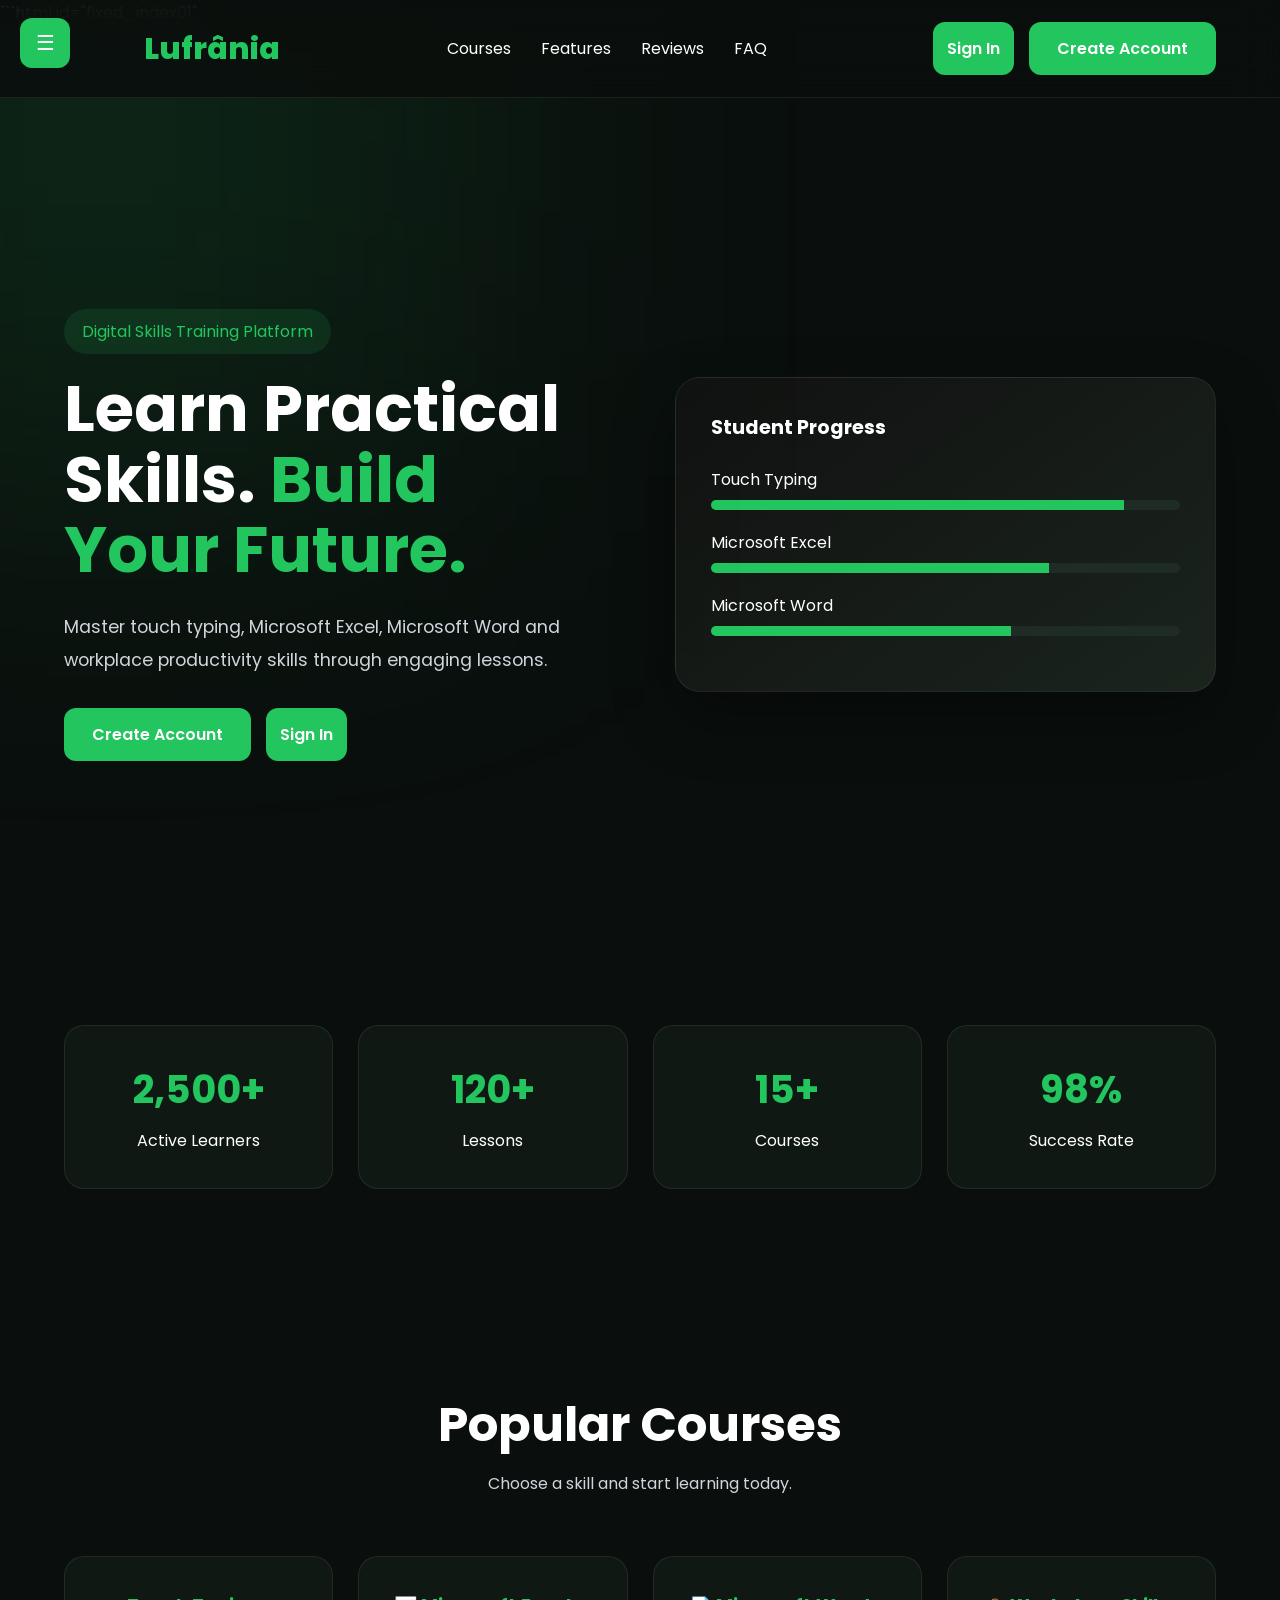
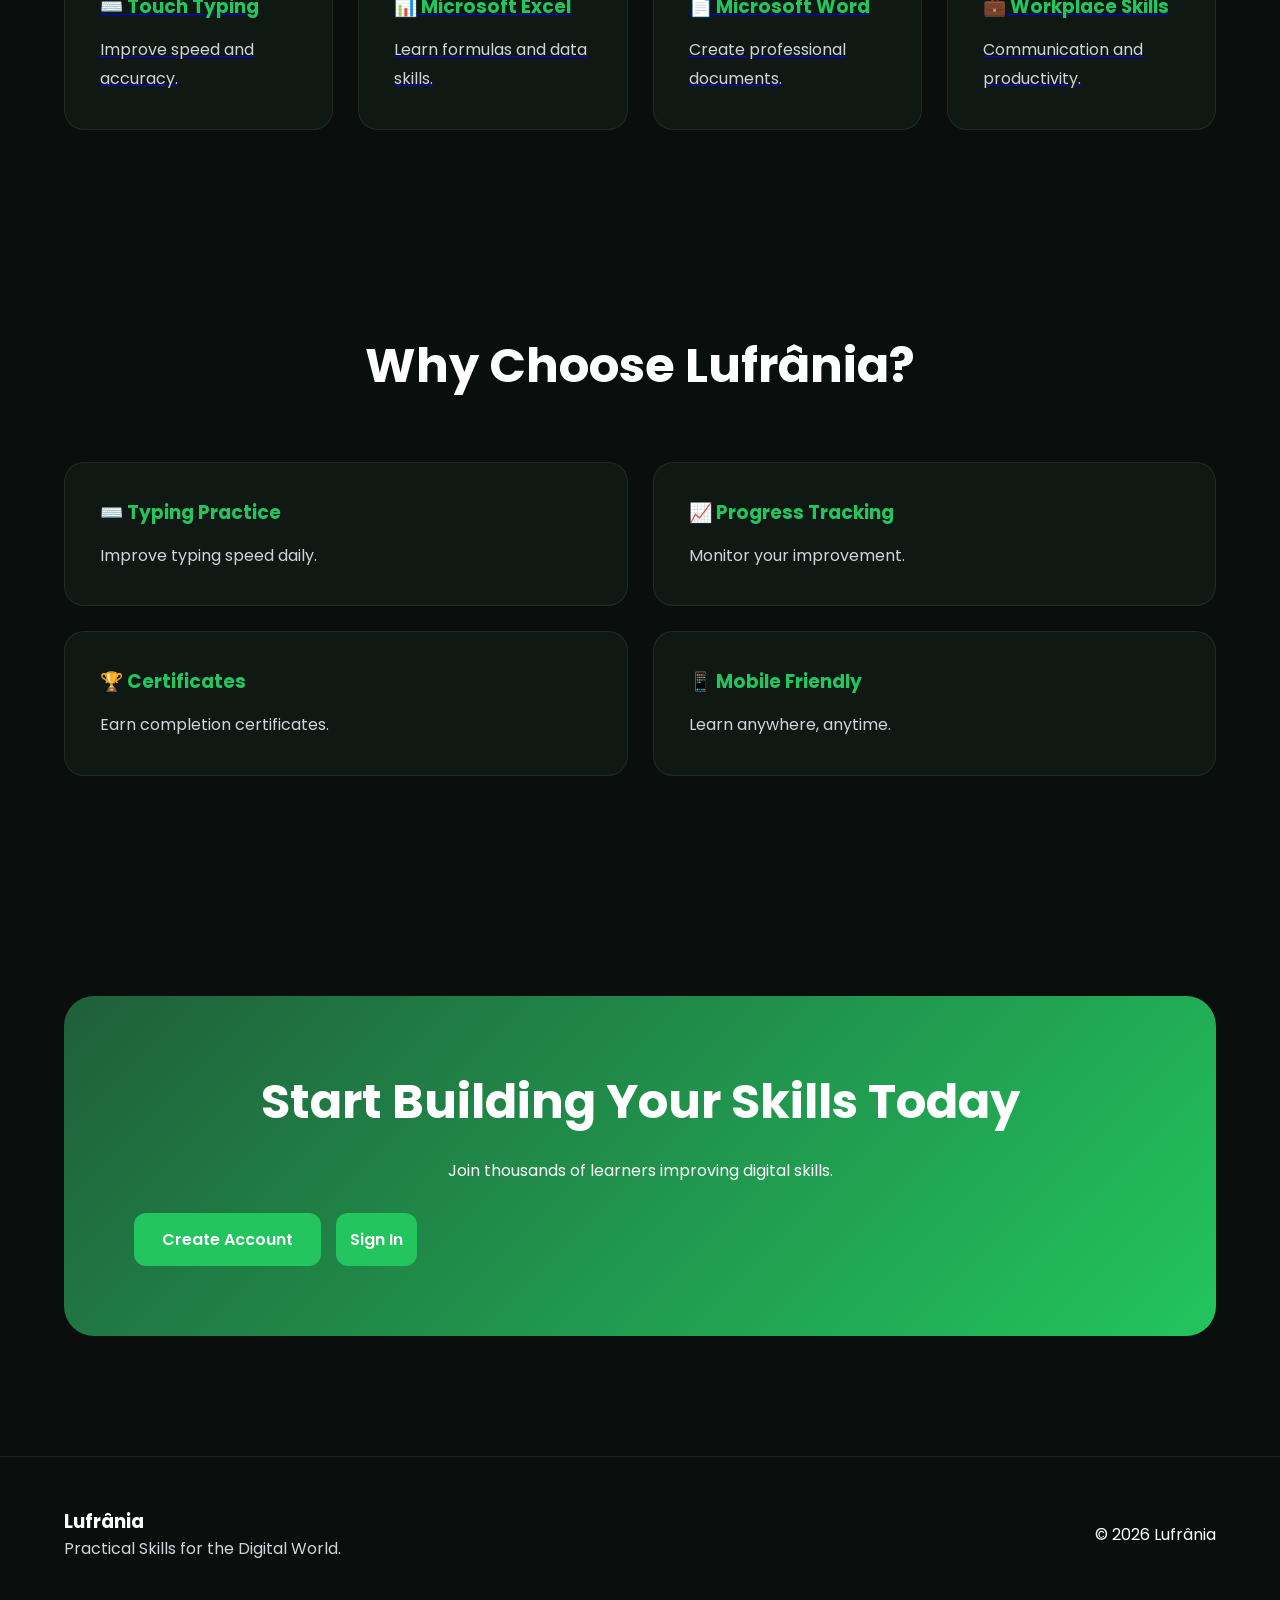
==== Nova pasta/index.html @ 0d43eab8 "Add files via upload" ====
```html id="fixed_index01"
<!DOCTYPE html>
<html lang="en">
<head>
<meta charset="UTF-8">
<meta name="viewport" content="width=device-width, initial-scale=1.0">
<title>Lufrânia | Practical Skills for the Digital World</title>

<link rel="preconnect" href="https://fonts.googleapis.com">
<link rel="preconnect" href="https://fonts.gstatic.com" crossorigin>

<link href="https://fonts.googleapis.com/css2?family=Poppins:wght@300;400;500;600;700;800&display=swap" rel="stylesheet">

<link rel="stylesheet" href="style.css">
</head>

<body>

<!-- MENU BUTTON -->
<button id="menuToggle" class="menu-toggle">☰</button>

<!-- SIDEBAR -->
<aside class="sidebar" id="sidebar">

<nav class="sidebar-menu">

<a href="#home">🏠 Home</a>
<a href="courses.html">📚 Courses</a>
<a href="#features">⭐ Features</a>
<a href="#reviews">💬 Reviews</a>
<a href="#faq">❓ FAQ</a>
<a href="#contact">📞 Contact</a>

</nav>

<div class="sidebar-footer">
<a href="signin.html" class="sidebar-btn">Sign In</a>
</div>

</aside>

<!-- NAVBAR -->
<header class="navbar">

<div class="container nav-content">

<div class="logo">Lufrânia</div>

<nav class="nav-links">
<a href="courses.html">Courses</a>
<a href="#features">Features</a>
<a href="#reviews">Reviews</a>
<a href="#faq">FAQ</a>
</nav>

<div class="nav-actions">
<a href="signin.html" class="sidebar-btn">Sign In</a>
<a href="createaccount.html" class="btn">Create Account</a>
</div>

</div>

</header>

<!-- HERO -->
<section class="hero" id="home">

<div class="container hero-grid">

<div class="hero-content">

<span class="hero-badge">
Digital Skills Training Platform
</span>

<h1>
Learn Practical Skills.
<span>Build Your Future.</span>
</h1>

<p>
Master touch typing, Microsoft Excel, Microsoft Word and workplace productivity skills through engaging lessons.
</p>

<div class="hero-buttons">

<a href="createaccount.html" class="btn">Create Account</a>
<a href="signin.html" class="sidebar-btn">Sign In</a>
</div>

</div>

<div class="hero-card">

<div class="hero-card-header">
Student Progress
</div>

<div class="progress-item">
<span>Touch Typing</span>
<div class="progress-bar">
<div class="progress-fill" style="width:88%;"></div>
</div>
</div>

<div class="progress-item">
<span>Microsoft Excel</span>
<div class="progress-bar">
<div class="progress-fill" style="width:72%;"></div>
</div>
</div>

<div class="progress-item">
<span>Microsoft Word</span>
<div class="progress-bar">
<div class="progress-fill" style="width:64%;"></div>
</div>
</div>

</div>

</div>

</section>

<!-- STATS -->
<section class="stats">

<div class="container">

<div class="stats-grid">

<div class="stat-card">
<h2>2,500+</h2>
<p>Active Learners</p>
</div>

<div class="stat-card">
<h2>120+</h2>
<p>Lessons</p>
</div>

<div class="stat-card">
<h2>15+</h2>
<p>Courses</p>
</div>

<div class="stat-card">
<h2>98%</h2>
<p>Success Rate</p>
</div>

</div>

</div>

</section>

<!-- COURSES -->
<section class="courses" id="courses">

<div class="container">

<div class="section-title">
<h2>Popular Courses</h2>
<p>Choose a skill and start learning today.</p>
</div>

<div class="courses-grid">

<a href="#" class="course-card">
<h3>⌨️ Touch Typing</h3>
<p>Improve speed and accuracy.</p>
</a>

<a href="#" class="course-card">
<h3>📊 Microsoft Excel</h3>
<p>Learn formulas and data skills.</p>
</a>

<a href="#" class="course-card">
<h3>📄 Microsoft Word</h3>
<p>Create professional documents.</p>
</a>

<a href="#" class="course-card">
<h3>💼 Workplace Skills</h3>
<p>Communication and productivity.</p>
</a>

</div>

</div>

</section>

<!-- FEATURES -->
<section class="features" id="features">

<div class="container">

<div class="section-title">
<h2>Why Choose Lufrânia?</h2>
</div>

<div class="features-grid">

<div class="feature-card">
<h3>⌨️ Typing Practice</h3>
<p>Improve typing speed daily.</p>
</div>

<div class="feature-card">
<h3>📈 Progress Tracking</h3>
<p>Monitor your improvement.</p>
</div>

<div class="feature-card">
<h3>🏆 Certificates</h3>
<p>Earn completion certificates.</p>
</div>

<div class="feature-card">
<h3>📱 Mobile Friendly</h3>
<p>Learn anywhere, anytime.</p>
</div>

</div>

</div>

</section>

<!-- CTA -->
<section class="cta" id="contact">

<div class="container">

<div class="cta-box">

<h2>Start Building Your Skills Today</h2>

<p>Join thousands of learners improving digital skills.</p>

<div class="hero-buttons">

<a href="createaccount.html" class="btn">Create Account</a>
<a href="signin.html" class="sidebar-btn">Sign In</a>
</div>

</div>

</div>

</section>

<!-- FOOTER -->
<footer>

<div class="container footer-content">

<div>
<h3>Lufrânia</h3>
<p>Practical Skills for the Digital World.</p>
</div>

<div>© 2026 Lufrânia</div>

</div>

</footer>

<script src="script.js"></script>

</body>
</html>
---- Nova pasta/style.css ----
*{
    margin:0;
    padding:0;
    box-sizing:border-box;
}

:root{
    --green:#22c55e;
    --green-dark:#16a34a;
    --bg:#0a0f0d;
    --card:#101814;
    --card-light:#151f1a;
    --text:#d1d5db;
    --border:rgba(255,255,255,.08);
}

html{
    scroll-behavior:smooth;
}

body{
    font-family:'Poppins',sans-serif;
    background:var(--bg);
    color:white;
    overflow-x:hidden;
    min-height:100vh;
}

.container{
    width:90%;
    max-width:1200px;
    margin:auto;
}

/* =========================
   MENU BUTTON
========================= */

.menu-toggle{
    position:fixed;
    top:18px;
    left:20px;
    width:50px;
    height:50px;
    border:none;
    border-radius:12px;
    background:var(--green);
    color:white;
    font-size:1.3rem;
    cursor:pointer;
    z-index:2100;
    transition:.3s;
}

.menu-toggle:hover{
    background:var(--green-dark);
}

/* =========================
   SIDEBAR
========================= */

.sidebar{
    position:fixed;
    top:0;
    left:-280px;
    width:260px;
    height:100vh;
    background:#0d1411;
    border-right:1px solid var(--border);
    z-index:2000;
    transition:.35s ease;
    display:flex;
    flex-direction:column;
}

.sidebar.active{
    left:0;
}

.sidebar-menu{
    display:flex;
    flex-direction:column;
    gap:10px;
    padding:90px 20px 20px;
}

.sidebar-menu a{
    color:white;
    text-decoration:none;
    padding:14px 18px;
    border-radius:12px;
    transition:.3s;
}

.sidebar-menu a:hover{
    background:rgba(255,255,255,.05);
    color:var(--green);
}

.sidebar-footer{
    margin-top:auto;
    padding:20px;
}

.sidebar-btn{
    display:block;
    text-align:center;
    text-decoration:none;
    background:var(--green);
    color:white;
    padding:14px;
    border-radius:12px;
    font-weight:600;
}

.sidebar-btn:hover{
    background:var(--green-dark);
}

/* =========================
   NAVBAR
========================= */

.navbar{
    position:fixed;
    top:0;
    width:100%;
    z-index:1000;
    backdrop-filter:blur(20px);
    background:rgba(10,15,13,.9);
    border-bottom:1px solid var(--border);
}

.nav-content{
    display:flex;
    justify-content:space-between;
    align-items:center;
    padding:22px 0;
}

.logo{
    color:var(--green);
    font-size:1.9rem;
    font-weight:800;
    margin-left:80px;
}

.nav-links{
    display:flex;
    gap:30px;
}

.nav-links a{
    text-decoration:none;
    color:white;
    transition:.3s;
}

.nav-links a:hover{
    color:var(--green);
}

.nav-actions{
    display:flex;
    gap:15px;
}

/* =========================
   BUTTONS
========================= */

.btn{
    display:inline-flex;
    align-items:center;
    justify-content:center;
    text-decoration:none;
    padding:14px 28px;
    border-radius:12px;
    background:var(--green);
    color:white;
    font-weight:600;
    transition:.3s;
}

.btn:hover{
    background:var(--green-dark);
    transform:translateY(-2px);
}

.secondary-btn{
    background:transparent;
    border:2px solid var(--green);
}

.secondary-btn:hover{
    background:var(--green);
}

/* =========================
   HERO
========================= */

.hero{
    min-height:100vh;
    padding-top:120px;
    display:flex;
    align-items:center;
    position:relative;
    overflow:hidden;
}

.hero::before{
    content:"";
    position:absolute;
    width:700px;
    height:700px;
    background:rgba(34,197,94,.12);
    filter:blur(150px);
    top:-250px;
    left:-250px;
}

.hero-grid{
    display:grid;
    grid-template-columns:1fr 1fr;
    gap:70px;
    align-items:center;
}

.hero-content{
    position:relative;
    z-index:2;
}

.hero-badge{
    display:inline-block;
    padding:10px 18px;
    border-radius:50px;
    background:rgba(34,197,94,.12);
    color:var(--green);
    margin-bottom:20px;
}

.hero h1{
    font-size:4rem;
    line-height:1.1;
    margin-bottom:25px;
}

.hero h1 span{
    color:var(--green);
}

.hero p{
    color:var(--text);
    line-height:1.9;
    font-size:1.1rem;
    margin-bottom:30px;
}

.hero-buttons{
    display:flex;
    gap:15px;
    flex-wrap:wrap;
}

/* =========================
   HERO CARD
========================= */

.hero-card{
    background:linear-gradient(145deg,#111,#1a241d);
    border-radius:25px;
    border:1px solid var(--border);
    padding:35px;
    box-shadow:0 25px 60px rgba(0,0,0,.4);
}

.hero-card-header{
    font-size:1.2rem;
    font-weight:700;
    margin-bottom:25px;
}

.progress-item{
    margin-bottom:20px;
}

.progress-item span{
    display:block;
    margin-bottom:8px;
}

.progress-bar{
    width:100%;
    height:10px;
    background:#1f2b25;
    border-radius:50px;
    overflow:hidden;
}

.progress-fill{
    height:100%;
    background:var(--green);
}

.stats-mini{
    margin-top:30px;
    display:grid;
    grid-template-columns:repeat(2,1fr);
    gap:15px;
}

.mini-card{
    background:rgba(255,255,255,.04);
    padding:15px;
    border-radius:15px;
    text-align:center;
}

.mini-card h3{
    color:var(--green);
    margin-bottom:5px;
}

/* =========================
   STATS
========================= */

.stats{
    padding:100px 0;
}

.stats-grid{
    display:grid;
    grid-template-columns:repeat(4,1fr);
    gap:25px;
}

.stat-card{
    background:var(--card);
    border:1px solid var(--border);
    border-radius:20px;
    padding:35px;
    text-align:center;
}

.stat-card h2{
    color:var(--green);
    font-size:2.4rem;
    margin-bottom:10px;
}

/* =========================
   COMMON SECTION
========================= */

.courses,
.features,
.reviews,
.faq{
    padding:100px 0;
}

.section-title{
    text-align:center;
    margin-bottom:60px;
}

.section-title h2{
    font-size:3rem;
    margin-bottom:10px;
}

.section-title p{
    color:var(--text);
}

/* =========================
   COURSES
========================= */

.courses-grid{
    display:grid;
    grid-template-columns:repeat(4,1fr);
    gap:25px;
}

.course-card{
    background:var(--card);
    border:1px solid var(--border);
    border-radius:20px;
    padding:35px;
    transition:.3s;
}

.course-card:hover{
    transform:translateY(-6px);
}

.course-card h3{
    color:var(--green);
    margin-bottom:15px;
}

.course-card p{
    color:var(--text);
    line-height:1.8;
}

/* =========================
   FEATURES
========================= */

.features-grid{
    display:grid;
    grid-template-columns:repeat(2,1fr);
    gap:25px;
}

.feature-card{
    background:var(--card);
    border:1px solid var(--border);
    border-radius:20px;
    padding:35px;
}

.feature-card h3{
    color:var(--green);
    margin-bottom:15px;
}

.feature-card p{
    color:var(--text);
    line-height:1.8;
}

/* =========================
   REVIEWS
========================= */

.reviews-grid{
    display:grid;
    grid-template-columns:repeat(3,1fr);
    gap:25px;
}

.review-card{
    background:var(--card);
    border:1px solid var(--border);
    border-radius:20px;
    padding:35px;
}

.review-card p{
    color:var(--text);
    line-height:1.8;
    margin-bottom:20px;
}

.review-card h4{
    color:var(--green);
}

/* =========================
   FAQ
========================= */

.faq-container{
    max-width:900px;
    margin:auto;
}

.faq-item{
    background:var(--card);
    border:1px solid var(--border);
    border-radius:15px;
    overflow:hidden;
    margin-bottom:15px;
}

.faq-question{
    width:100%;
    border:none;
    background:none;
    color:white;
    text-align:left;
    padding:20px;
    cursor:pointer;
    font-size:1rem;
    font-family:'Poppins',sans-serif;
}

.faq-answer{
    display:none;
    padding:0 20px 20px;
    color:var(--text);
    line-height:1.8;
}

/* =========================
   CTA
========================= */

.cta{
    padding:120px 0;
}

.cta-box{
    background:linear-gradient(135deg,#1f5f3a,#22c55e);
    padding:70px;
    border-radius:30px;
    text-align:center;
}

.cta-box h2{
    font-size:3rem;
    margin-bottom:20px;
}

.cta-box p{
    max-width:700px;
    margin:auto;
    margin-bottom:30px;
}

/* =========================
   FOOTER
========================= */

footer{
    padding:50px 0;
    border-top:1px solid var(--border);
}

.footer-content{
    display:flex;
    justify-content:space-between;
    align-items:center;
    gap:20px;
}

.footer-content p{
    color:var(--text);
}

/* =========================
   RESPONSIVE
========================= */

@media(max-width:1000px){

    .hero-grid,
    .stats-grid,
    .courses-grid,
    .features-grid,
    .reviews-grid{
        grid-template-columns:1fr;
    }

    .nav-links,
    .nav-actions{
        display:none;
    }

    .hero h1{
        font-size:2.8rem;
    }

    .cta-box{
        padding:40px;
    }

    .cta-box h2{
        font-size:2rem;
    }

    .footer-content{
        flex-direction:column;
        text-align:center;
    }
}

@media(max-width:600px){

    .hero{
        padding-top:100px;
    }

    .hero h1{
        font-size:2.2rem;
    }

    .section-title h2{
        font-size:2rem;
    }

    .logo{
        margin-left:75px;
        font-size:1.5rem;
    }
}
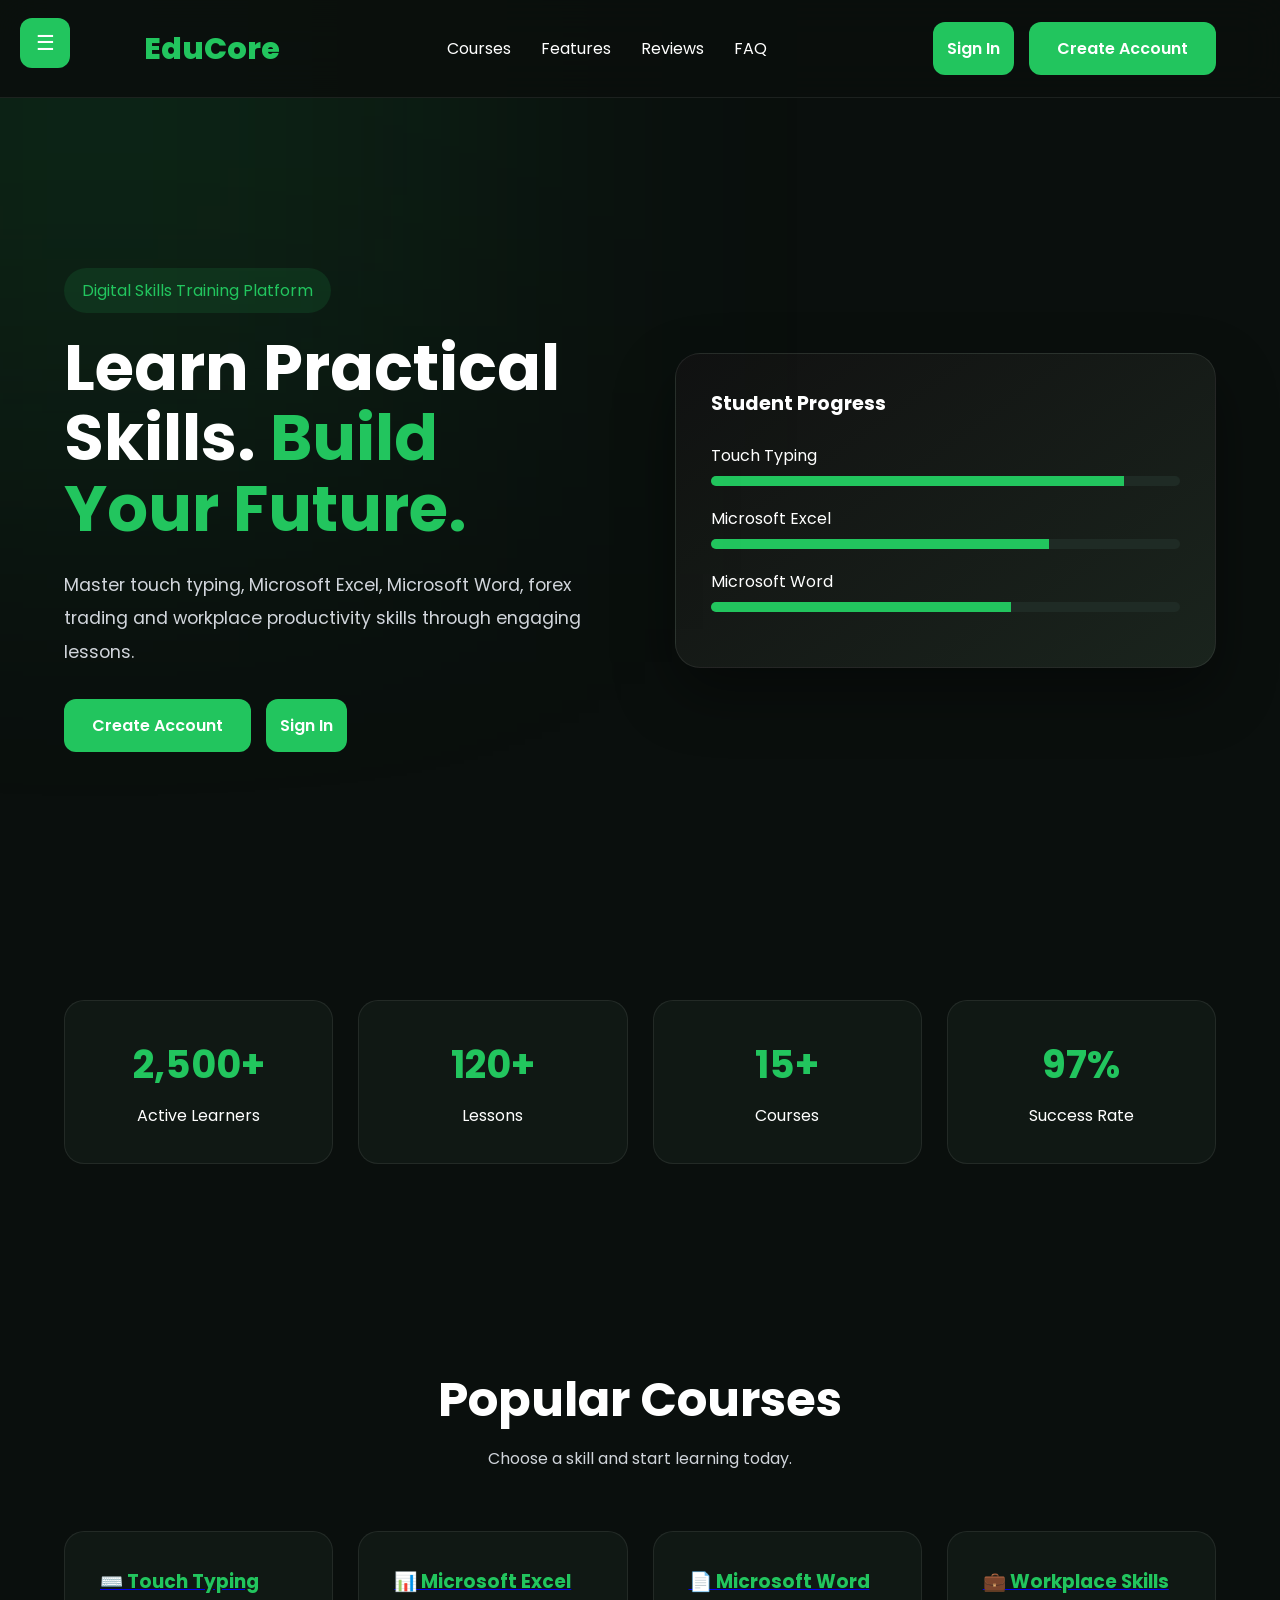
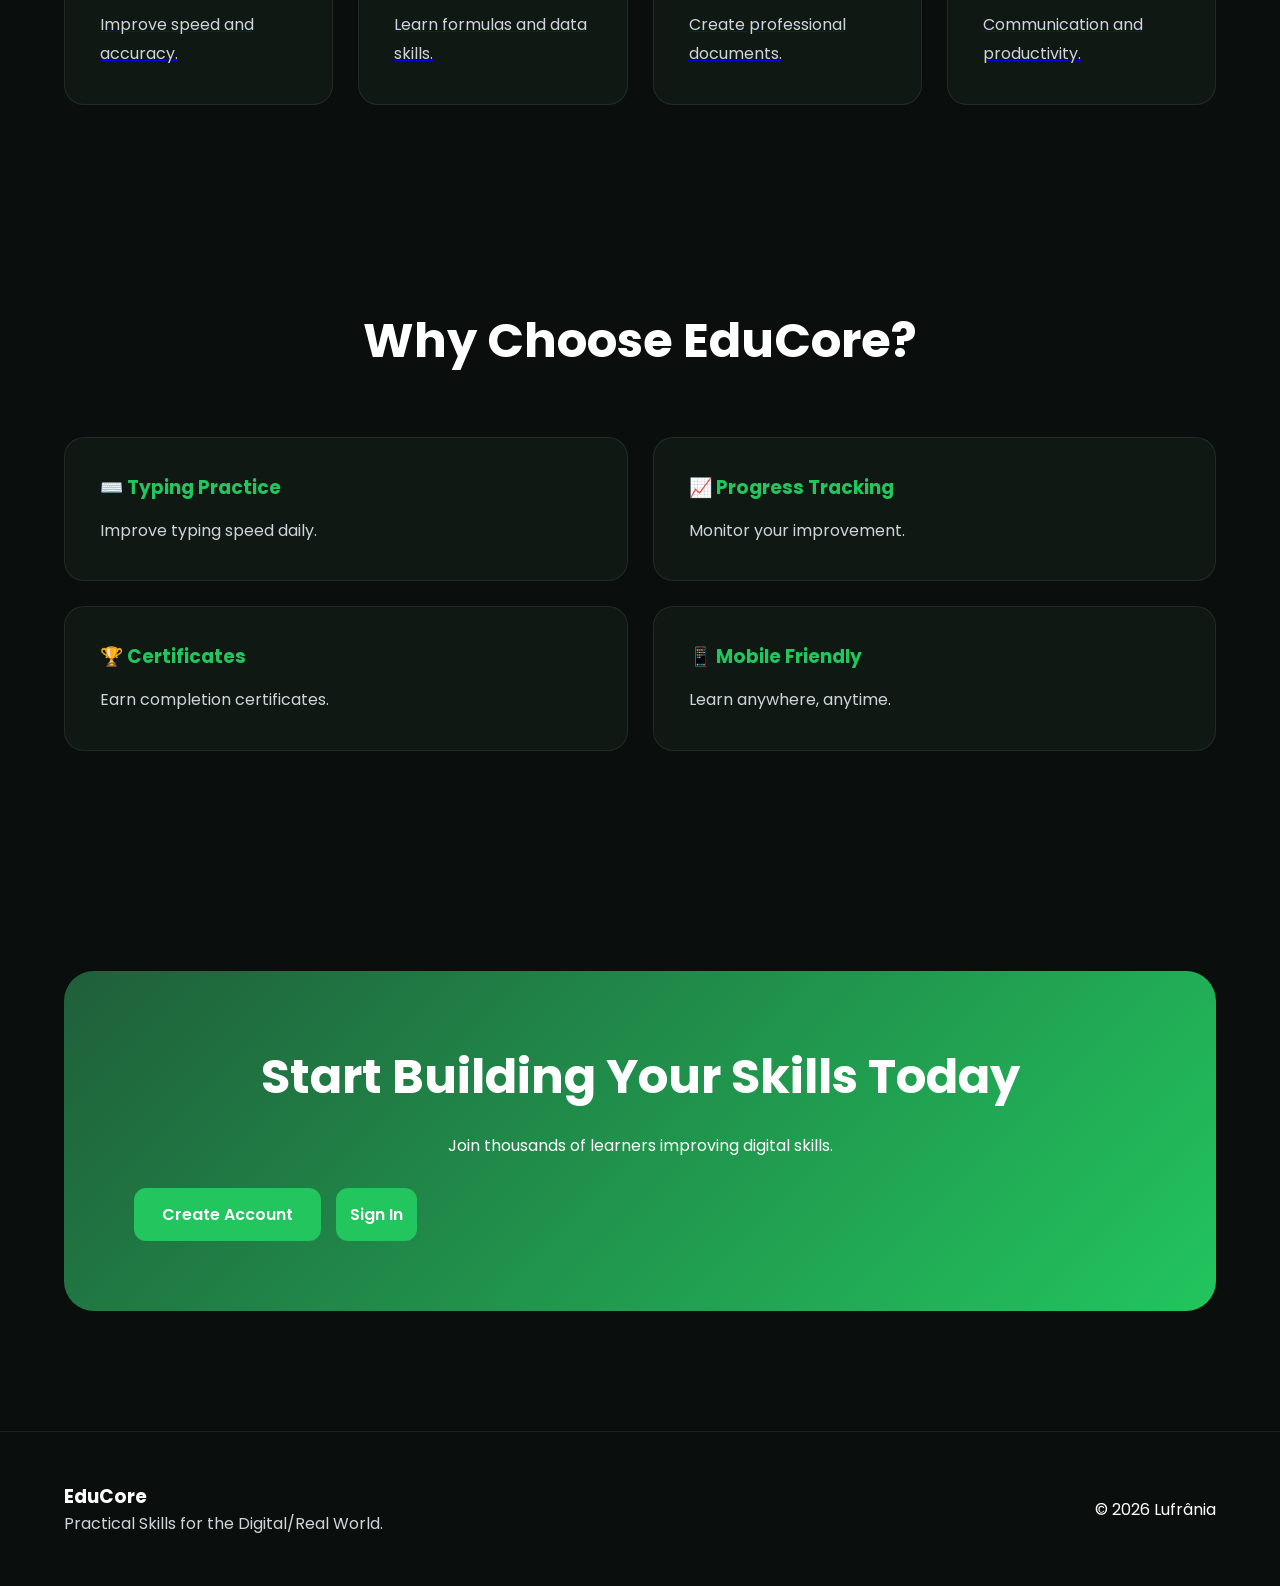
==== commit fd8ccc72: "Update index.html" ====
--- a/Nova pasta/index.html
+++ b/Nova pasta/index.html
@@ -1,10 +1,9 @@
-```html id="fixed_index01"
 <!DOCTYPE html>
 <html lang="en">
 <head>
 <meta charset="UTF-8">
 <meta name="viewport" content="width=device-width, initial-scale=1.0">
-<title>Lufrânia | Practical Skills for the Digital World</title>
+<title>EduCore | Practical Skills for the Digital World</title>
 
 <link rel="preconnect" href="https://fonts.googleapis.com">
 <link rel="preconnect" href="https://fonts.gstatic.com" crossorigin>
@@ -27,14 +26,15 @@
 <a href="#home">🏠 Home</a>
 <a href="courses.html">📚 Courses</a>
 <a href="#features">⭐ Features</a>
-<a href="#reviews">💬 Reviews</a>
+ <a href="#pricing">⭐ Pricing</a> 
 <a href="#faq">❓ FAQ</a>
 <a href="#contact">📞 Contact</a>
 
 </nav>
 
 <div class="sidebar-footer">
-<a href="signin.html" class="sidebar-btn">Sign In</a>
+<a href="signin.html" class="sidebar-btn">Student Register</a>
+  <a href="signin.html" class="sidebar-btn">teacher Register</a>
 </div>
 
 </aside>
@@ -44,7 +44,7 @@
 
 <div class="container nav-content">
 
-<div class="logo">Lufrânia</div>
+<div class="logo">EduCore</div>
 
 <nav class="nav-links">
 <a href="courses.html">Courses</a>
@@ -79,7 +79,7 @@
 </h1>
 
 <p>
-Master touch typing, Microsoft Excel, Microsoft Word and workplace productivity skills through engaging lessons.
+Master touch typing, Microsoft Excel, Microsoft Word, forex trading and workplace productivity skills through engaging lessons.
 </p>
 
 <div class="hero-buttons">
@@ -146,7 +146,7 @@
 </div>
 
 <div class="stat-card">
-<h2>98%</h2>
+<h2>97%</h2>
 <p>Success Rate</p>
 </div>
 
@@ -200,7 +200,7 @@
 <div class="container">
 
 <div class="section-title">
-<h2>Why Choose Lufrânia?</h2>
+<h2>Why Choose EduCore?</h2>
 </div>
 
 <div class="features-grid">
@@ -260,8 +260,8 @@
 <div class="container footer-content">
 
 <div>
-<h3>Lufrânia</h3>
-<p>Practical Skills for the Digital World.</p>
+<h3>EduCore</h3>
+<p>Practical Skills for the Digital/Real World.</p>
 </div>
 
 <div>© 2026 Lufrânia</div>
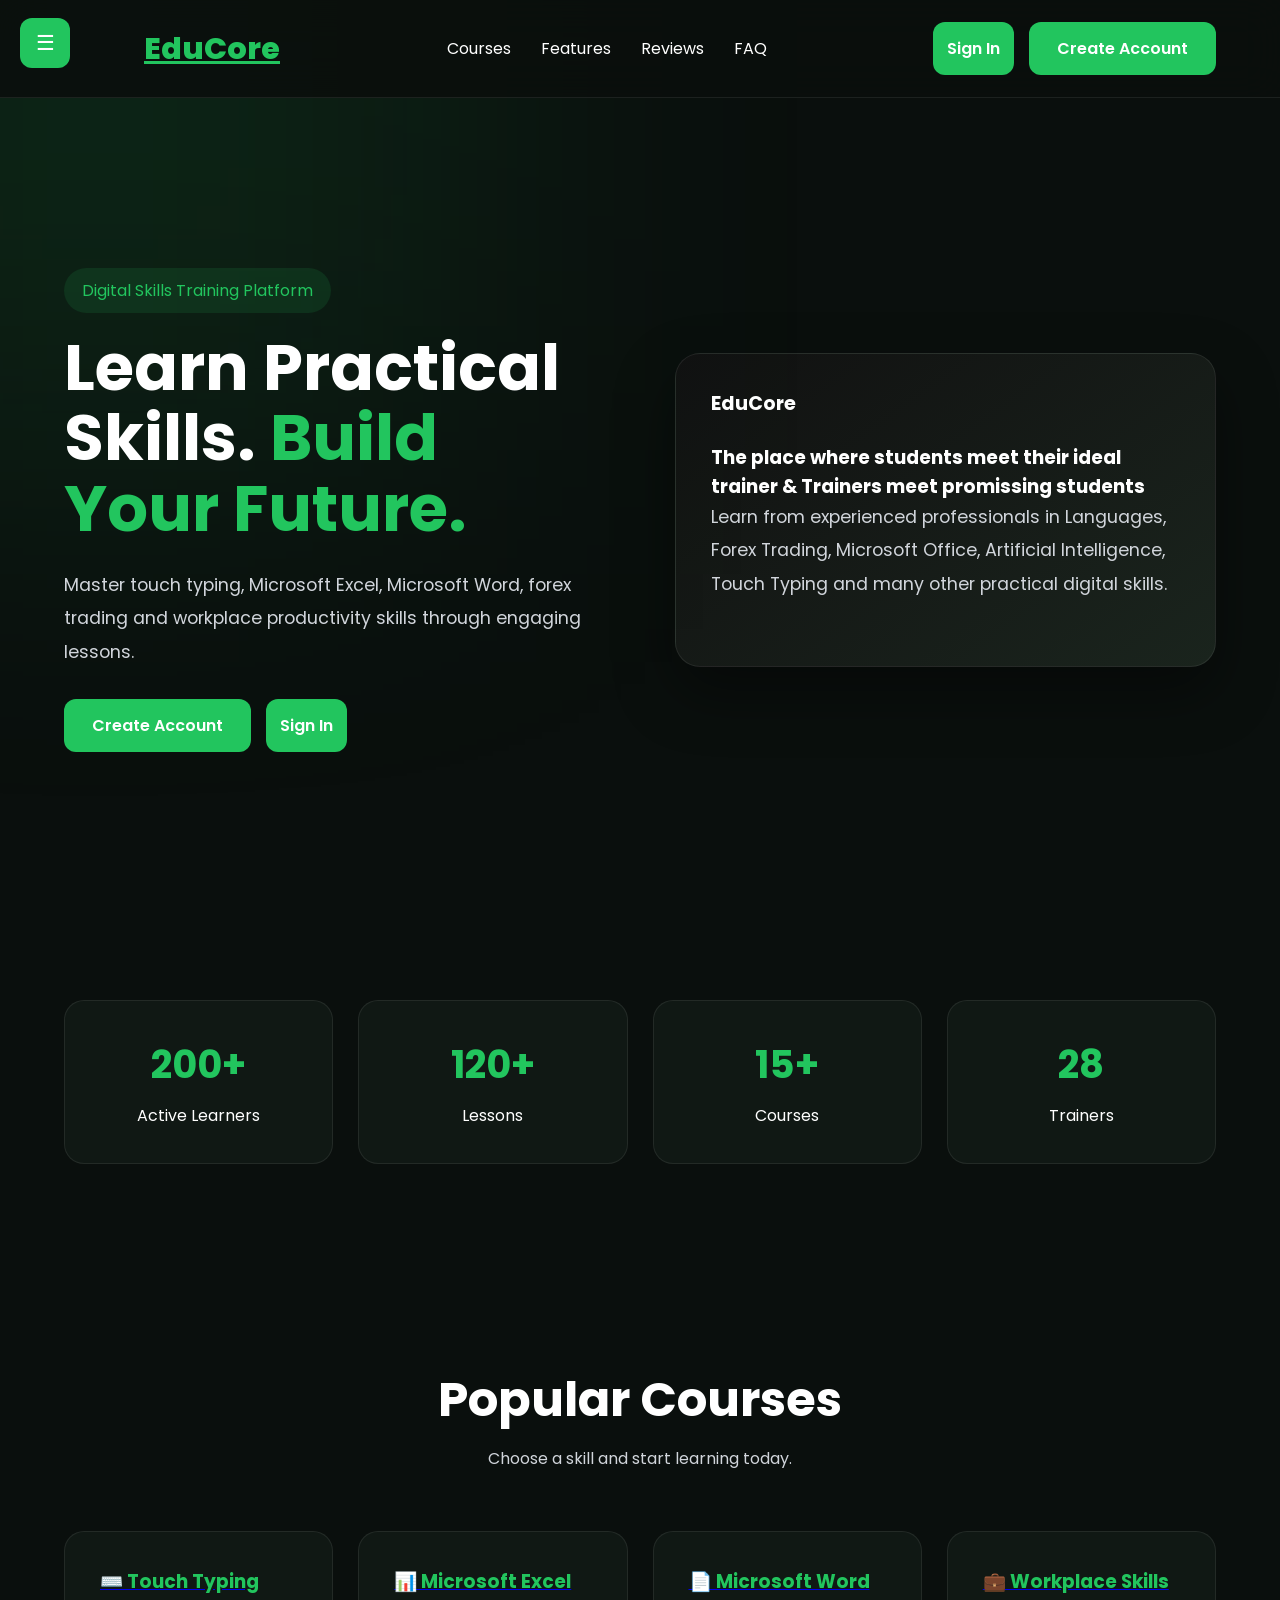
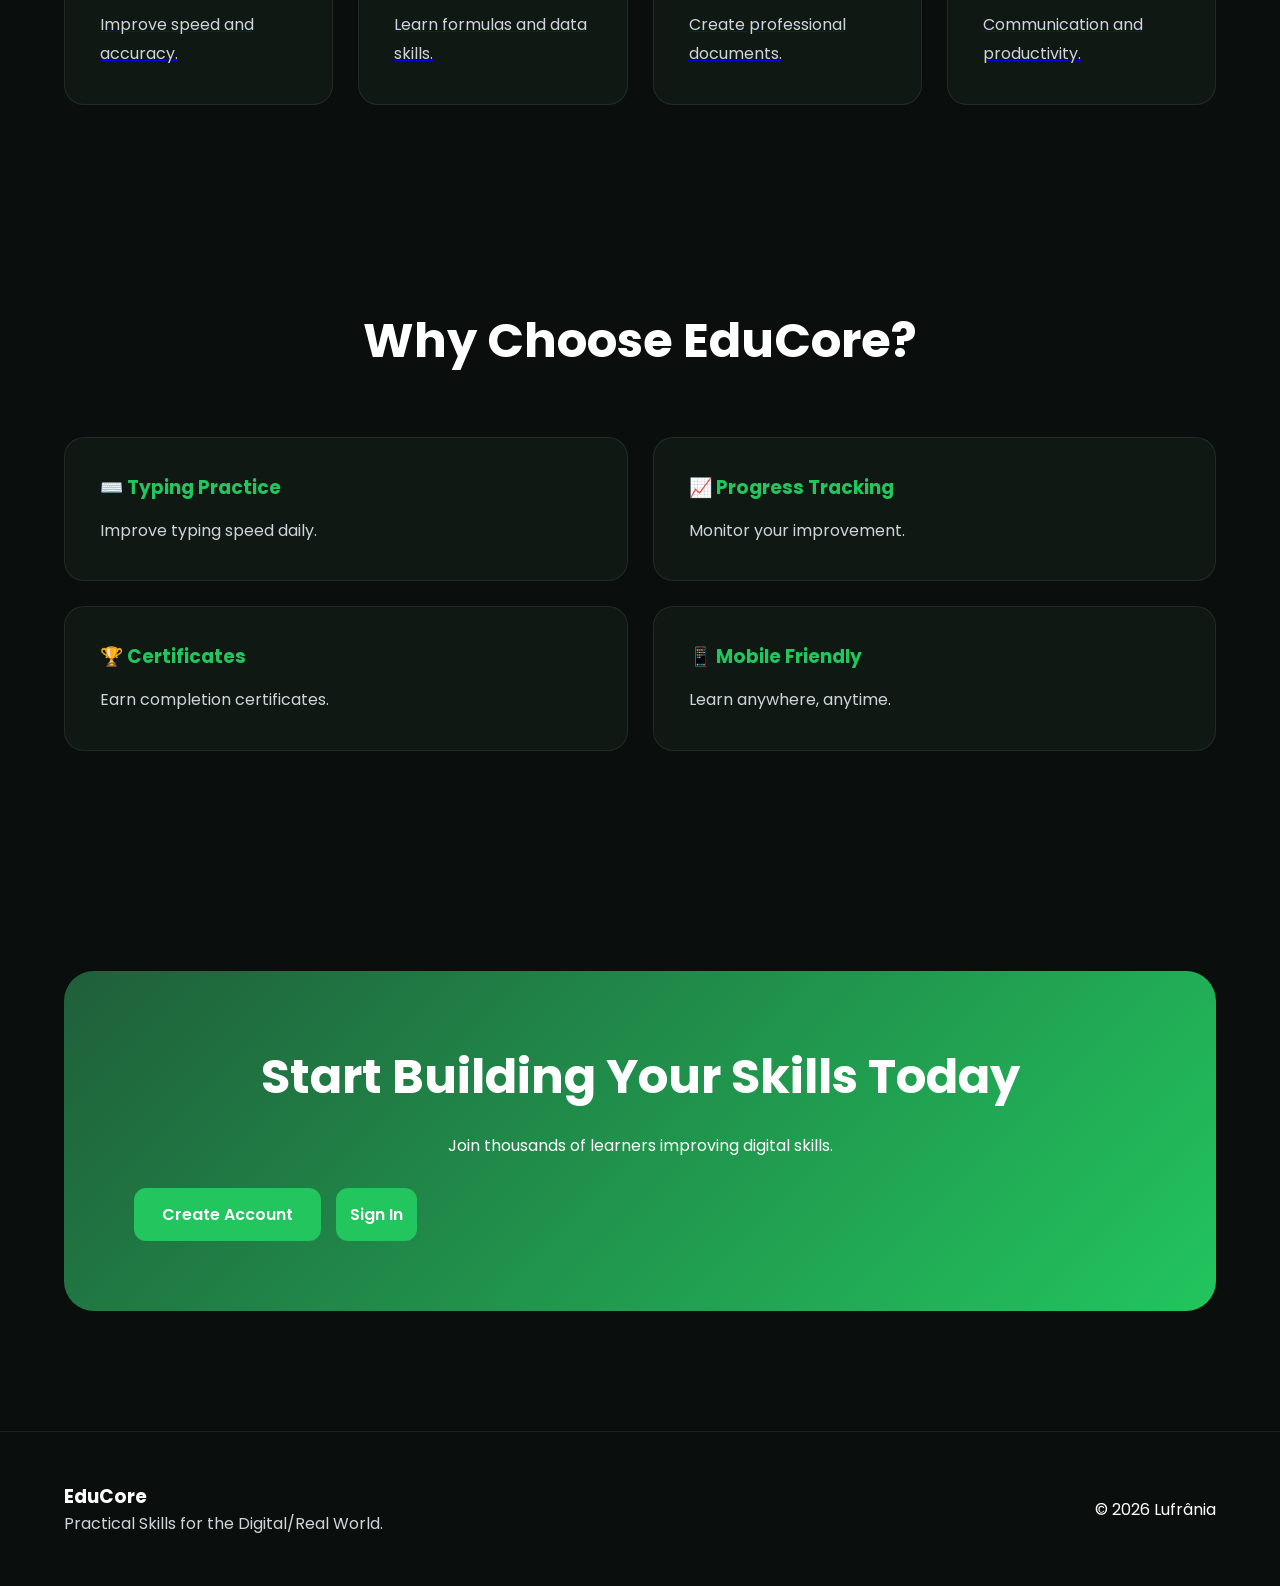
==== commit 8f305c69: "Update index.html" ====
--- a/Nova pasta/index.html
+++ b/Nova pasta/index.html
@@ -33,8 +33,8 @@
 </nav>
 
 <div class="sidebar-footer">
-<a href="signin.html" class="sidebar-btn">Student Register</a>
-  <a href="signin.html" class="sidebar-btn">teacher Register</a>
+<a href="signin.html" class="sidebar-btn">Register</a>
+ 
 </div>
 
 </aside>
@@ -44,7 +44,7 @@
 
 <div class="container nav-content">
 
-<div class="logo">EduCore</div>
+<a href="index.html" class="logo">EduCore</a>
 
 <nav class="nav-links">
 <a href="courses.html">Courses</a>
@@ -90,34 +90,24 @@
 
 </div>
 
+
+
 <div class="hero-card">
 
-<div class="hero-card-header">
-Student Progress
-</div>
-
-<div class="progress-item">
-<span>Touch Typing</span>
-<div class="progress-bar">
-<div class="progress-fill" style="width:88%;"></div>
-</div>
-</div>
-
-<div class="progress-item">
-<span>Microsoft Excel</span>
-<div class="progress-bar">
-<div class="progress-fill" style="width:72%;"></div>
-</div>
-</div>
-
-<div class="progress-item">
-<span>Microsoft Word</span>
-<div class="progress-bar">
-<div class="progress-fill" style="width:64%;"></div>
-</div>
-</div>
-
-</div>
+
+    <div class="hero-card-header logo-style">
+    EduCore
+</div>
+
+    <h3 class="hero-card-title">
+        The place where students meet their ideal trainer & Trainers meet promissing students
+    </h3>
+
+    <p class="hero-card-text">
+        Learn from experienced professionals in Languages,
+        Forex Trading, Microsoft Office, Artificial Intelligence,
+        Touch Typing and many other practical digital skills.
+    </p>
 
 </div>
 
@@ -131,7 +121,7 @@
 <div class="stats-grid">
 
 <div class="stat-card">
-<h2>2,500+</h2>
+<h2>200+</h2>
 <p>Active Learners</p>
 </div>
 
@@ -146,8 +136,8 @@
 </div>
 
 <div class="stat-card">
-<h2>97%</h2>
-<p>Success Rate</p>
+<h2>28</h2>
+<p>Trainers</p>
 </div>
 
 </div>
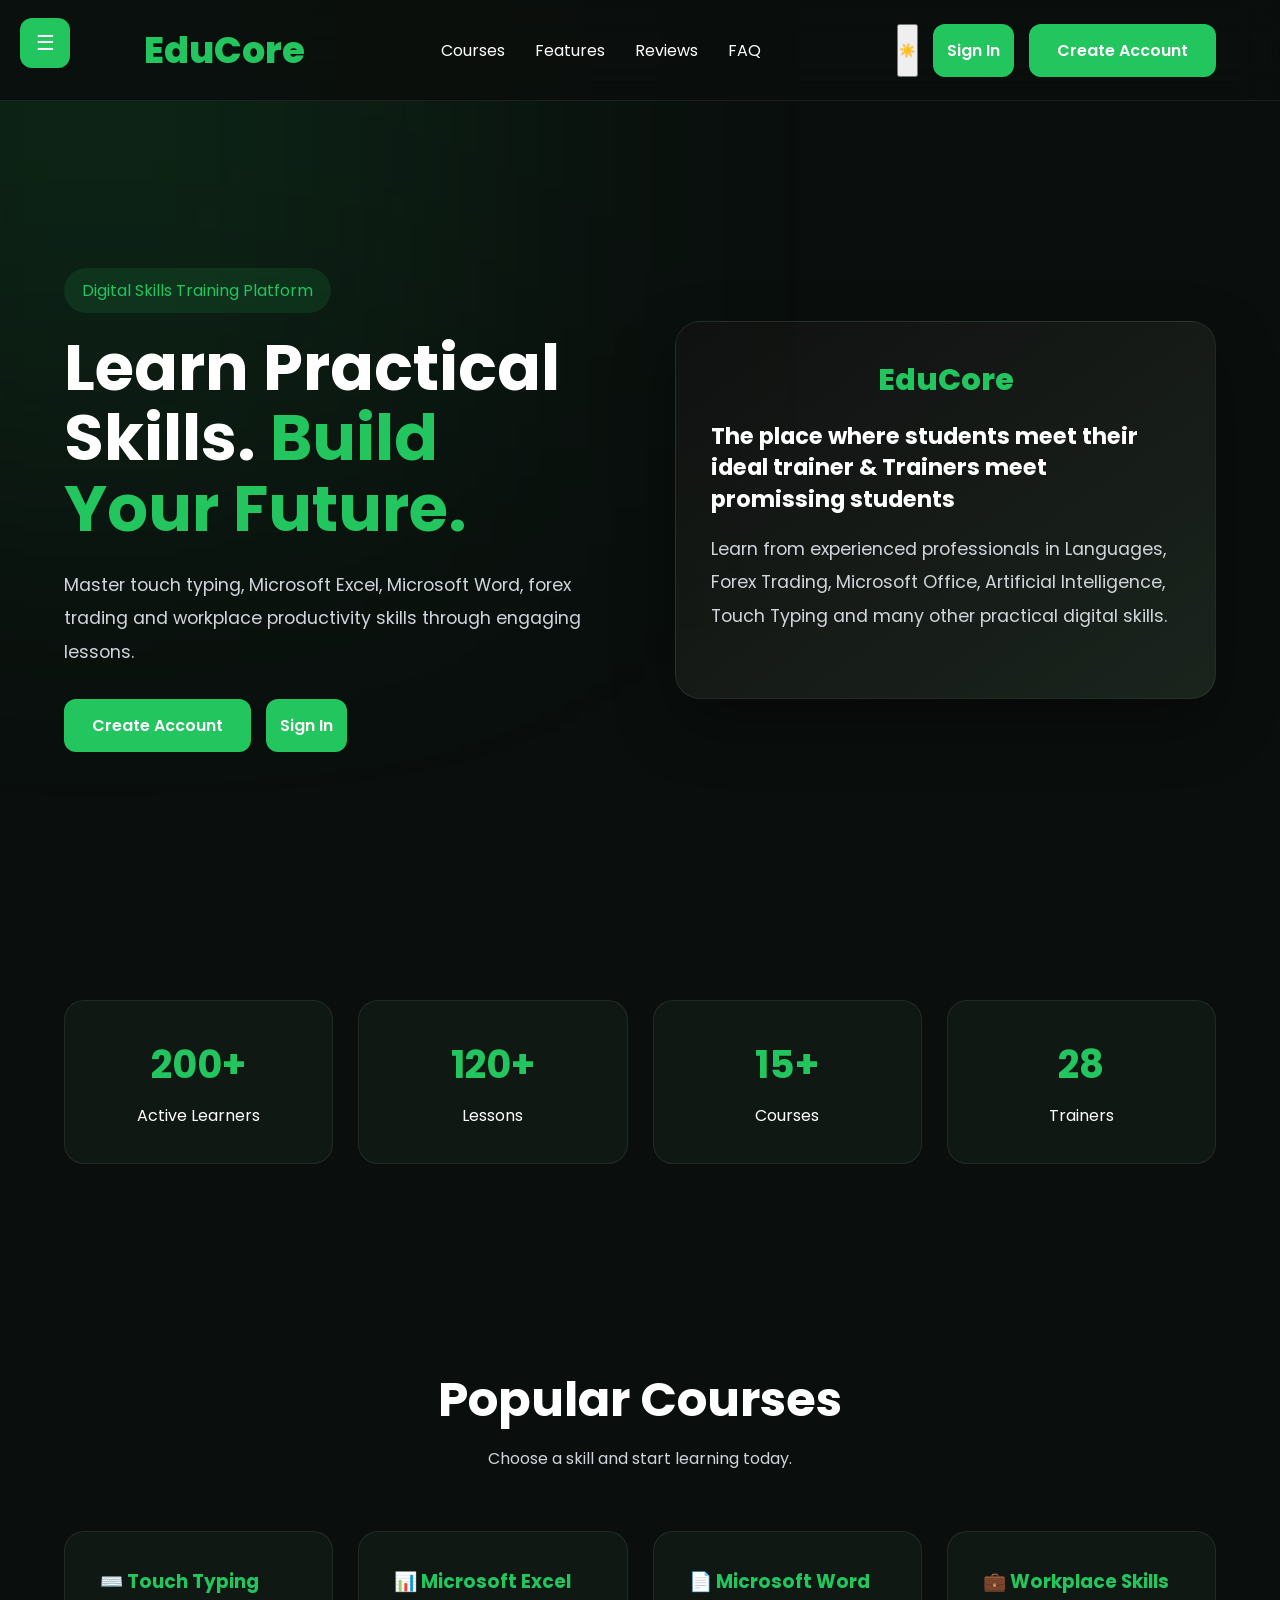
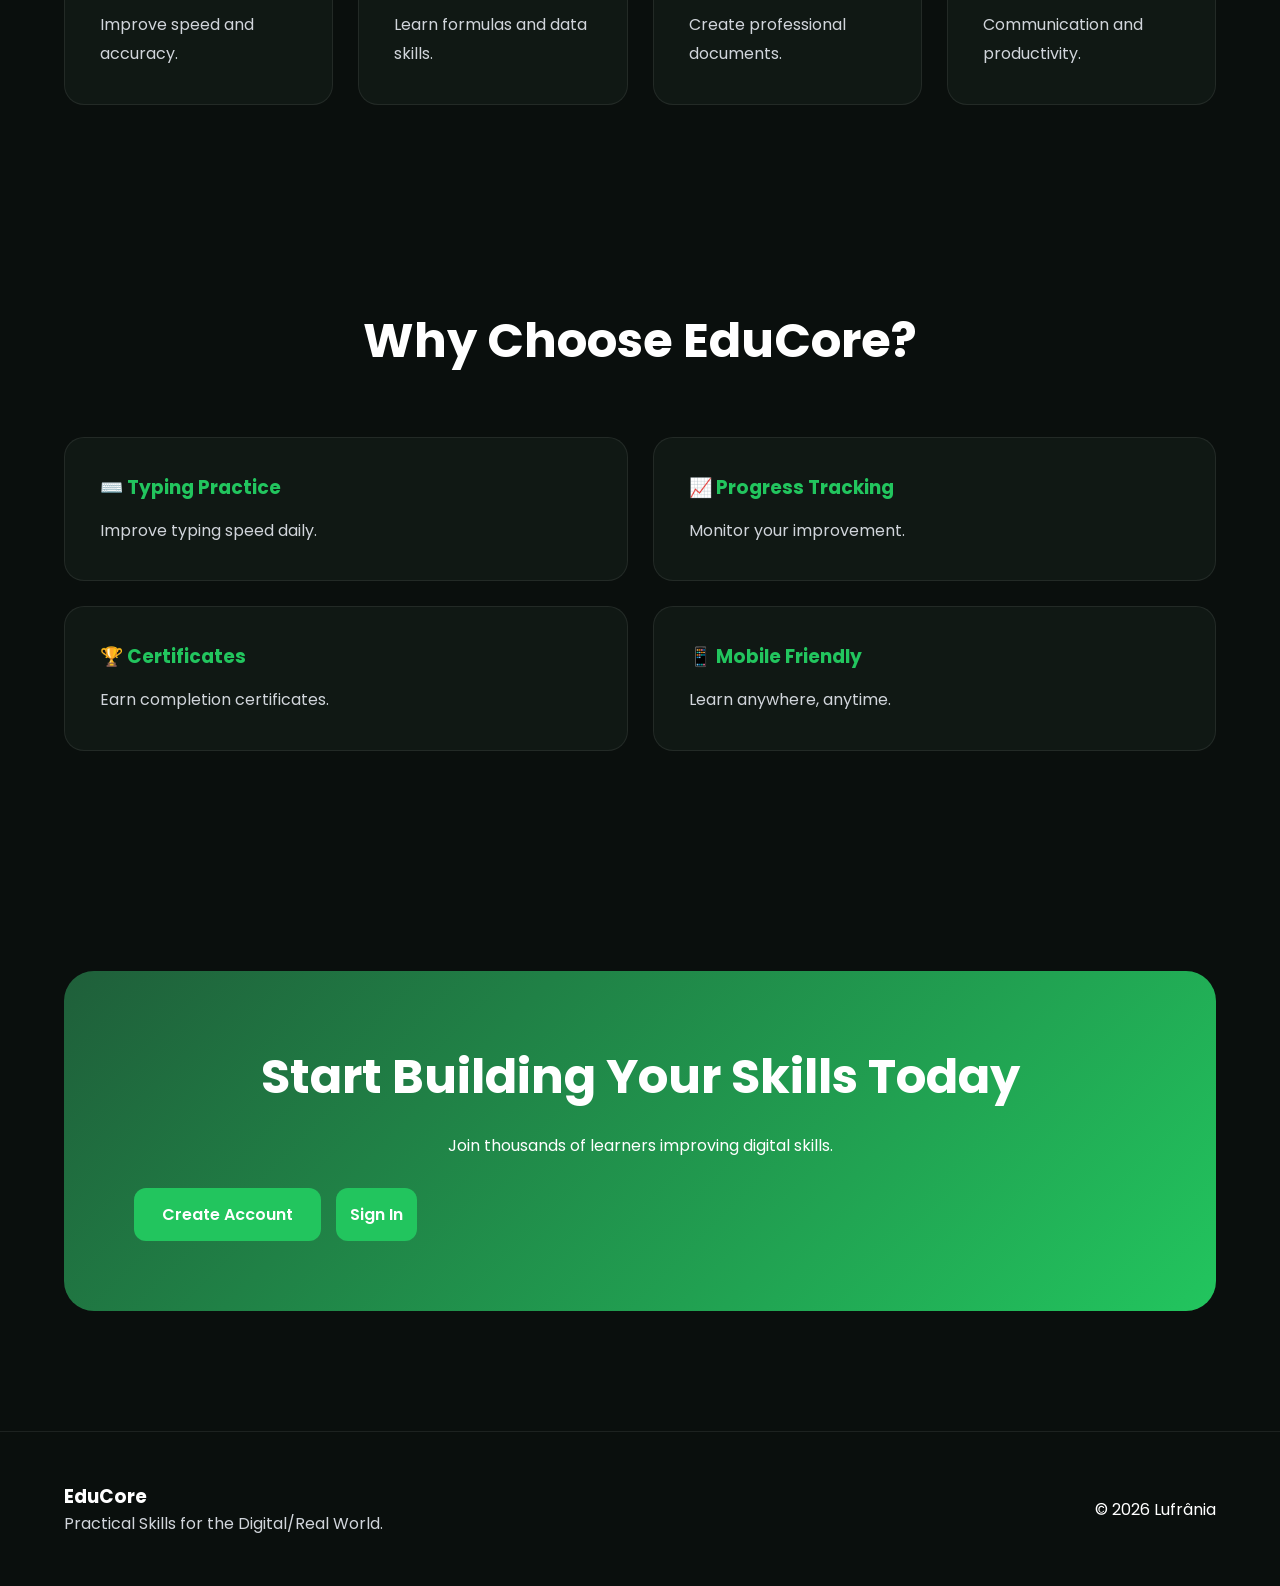
==== commit ea1f76dc: "Update index.html" ====
--- a/Nova pasta/index.html
+++ b/Nova pasta/index.html
@@ -54,9 +54,16 @@
 </nav>
 
 <div class="nav-actions">
+
+<button id="themeToggle" class="theme-toggle" aria-label="Toggle light and dark mode">
+☀️
+</button>
+
 <a href="signin.html" class="sidebar-btn">Sign In</a>
-<a href="createaccount.html" class="btn">Create Account</a>
-</div>
+
+<a href="createaccount.html" class="btn">
+Create Account
+</a>
 
 </div>
 
--- a/Nova pasta/style.css
+++ b/Nova pasta/style.css
@@ -140,10 +140,19 @@
 }
 
 .logo{
-    color:var(--green);
-    font-size:1.9rem;
-    font-weight:800;
-    margin-left:80px;
+    color: var(--green);
+    font-size: 2.3rem;
+    font-weight: 800;
+    margin-left: 80px;
+    text-decoration: none;
+    cursor: pointer;
+    transition: color .3s ease, transform .2s ease;
+    display: inline-block;
+}
+
+.logo:hover{
+    color: #34d399;
+    transform: scale(1.03);
 }
 
 .nav-links{
@@ -278,9 +287,11 @@
 }
 
 .hero-card-header{
-    font-size:1.2rem;
-    font-weight:700;
-    margin-bottom:25px;
+    color: var(--green);
+    font-size: 1.9rem;
+    font-weight: 800;
+    text-align: center;
+    margin-bottom: 18px;
 }
 
 .progress-item{
@@ -323,7 +334,25 @@
     color:var(--green);
     margin-bottom:5px;
 }
-
+.hero-card-image{
+    width:100%;
+    border-radius:18px;
+    margin-bottom:25px;
+    object-fit:cover;
+}
+
+.hero-card-title{
+    color:#fff;
+    font-size:1.4rem;
+    line-height:1.4;
+    margin-bottom:18px;
+}
+
+.hero-card-text{
+    color:var(--text);
+    line-height:1.8;
+    font-size:1rem;
+}
 /* =========================
    STATS
 ========================= */
@@ -388,11 +417,13 @@
 }
 
 .course-card{
-    background:var(--card);
-    border:1px solid var(--border);
-    border-radius:20px;
-    padding:35px;
-    transition:.3s;
+    background: var(--card);
+    border: 1px solid var(--border);
+    border-radius: 20px;
+    padding: 35px;
+    transition: .3s;
+    text-decoration: none;   /* Removes underline */
+    color: inherit;          /* Keeps normal text color */
 }
 
 .course-card:hover{
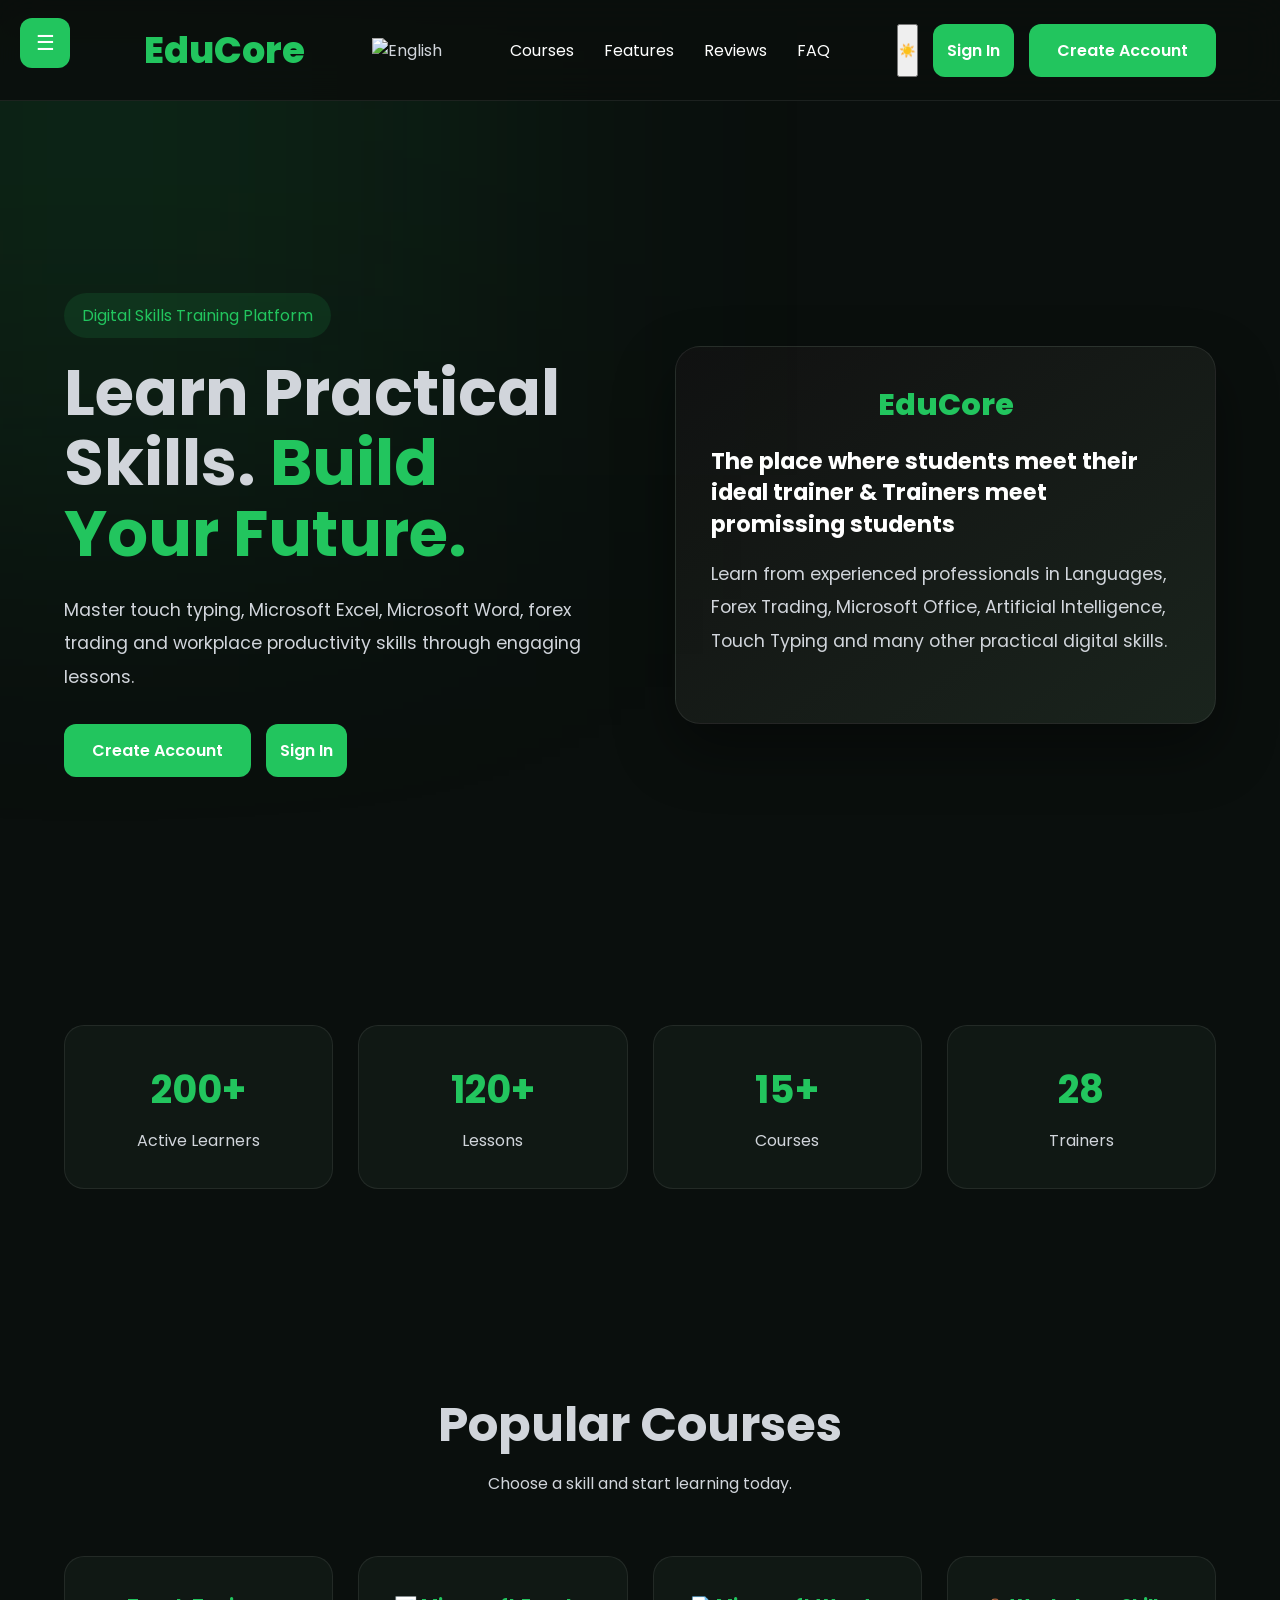
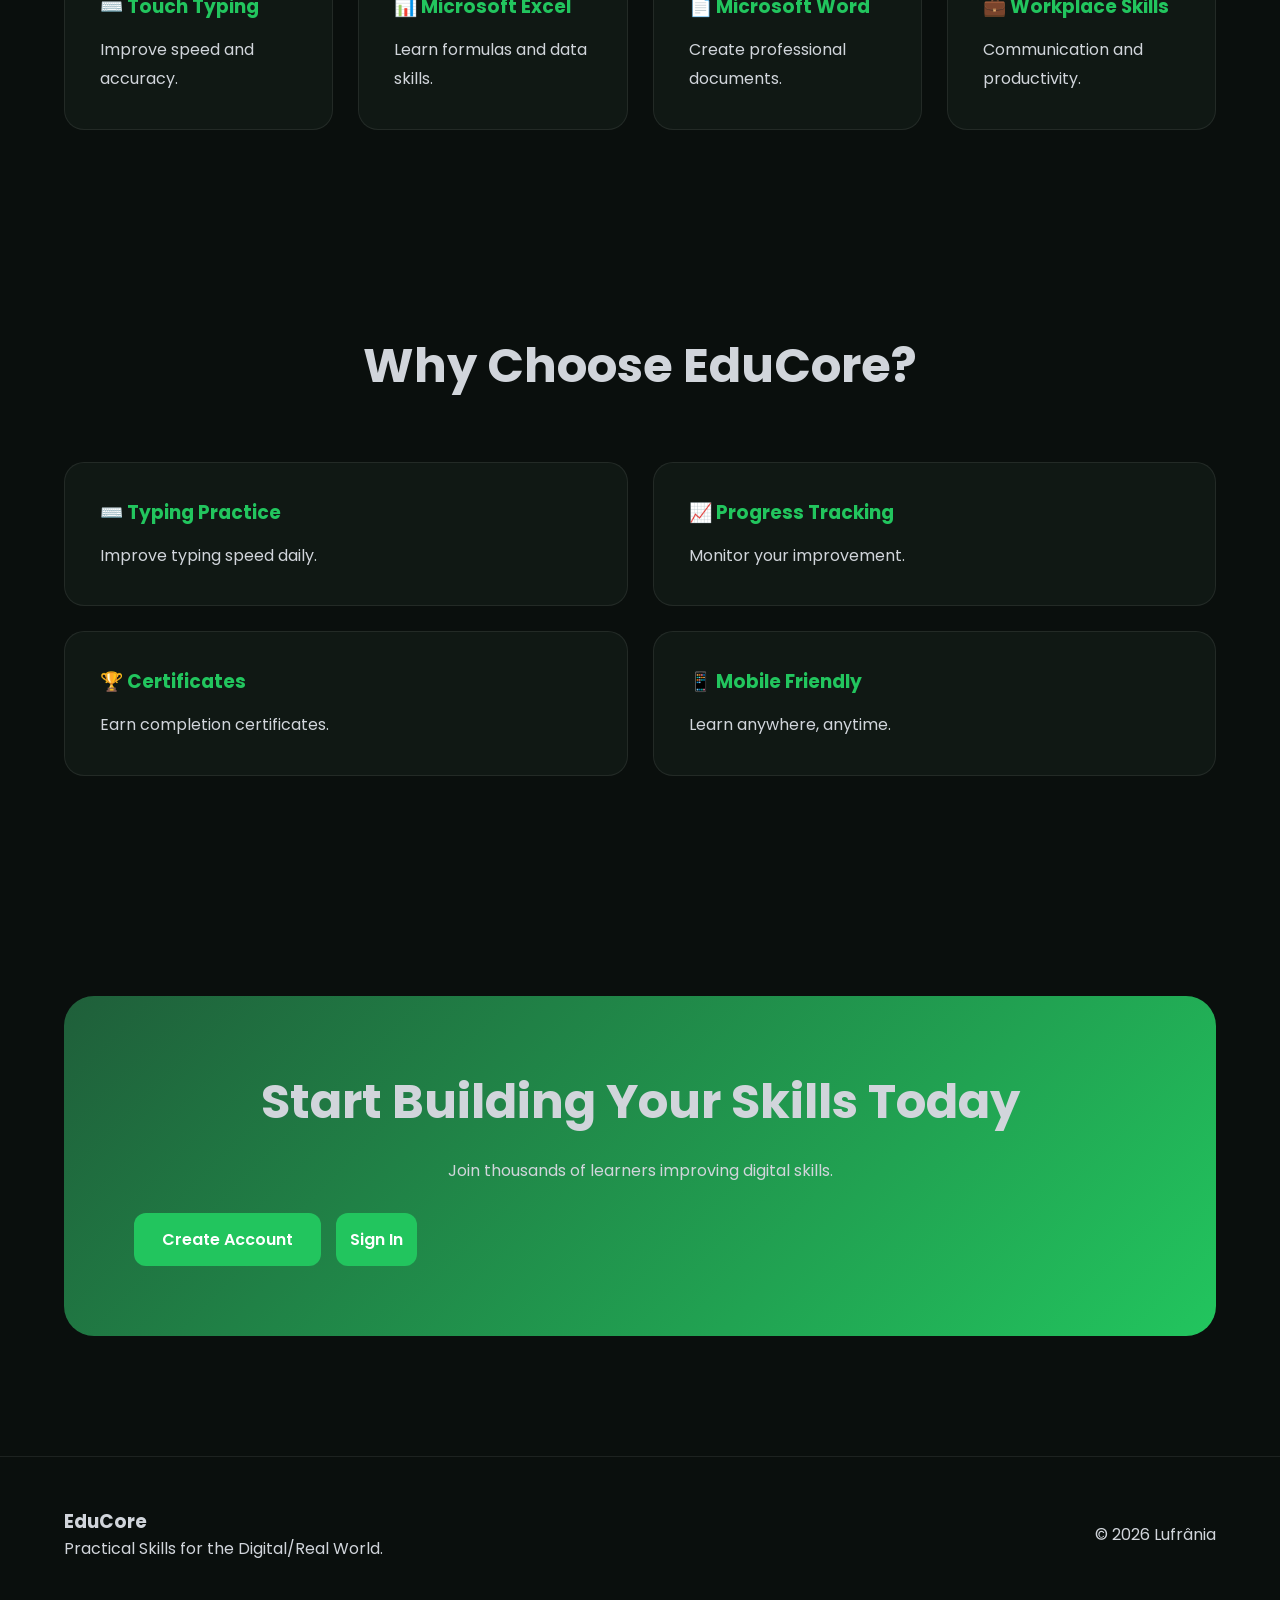
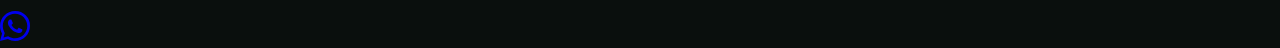
==== commit 1ffd19ed: "Update index.html" ====
--- a/Nova pasta/index.html
+++ b/Nova pasta/index.html
@@ -14,7 +14,15 @@
 </head>
 
 <body>
-
+<!-- BACKGROUND SLIDESHOW -->
+<div class="background-slider">
+
+    <img src="images/bg/image1.png"alt="">
+    <img src="images/bg/image2.png" class="bg-slide" alt="">
+
+</div>
+
+<div class="background-overlay"></div>
 <!-- MENU BUTTON -->
 <button id="menuToggle" class="menu-toggle">☰</button>
 
@@ -46,6 +54,13 @@
 
 <a href="index.html" class="logo">EduCore</a>
 
+<div class="language-switcher" id="languageSwitcher">
+    <img
+        id="languageFlag"
+        src="images/flags/gb.png"
+        alt="English">
+</div>
+
 <nav class="nav-links">
 <a href="courses.html">Courses</a>
 <a href="#features">Features</a>
@@ -267,7 +282,30 @@
 
 </footer>
 
+
+<a
+    href="https://wa.me/244925525570?text=I%20would%20like%20to%20learn%20more%20about%20EduCore"
+    class="whatsapp-float"
+    target="_blank"
+    aria-label="Chat on WhatsApp">
+
+    <svg xmlns="http://www.w3.org/2000/svg"
+         width="30"
+         height="30"
+         viewBox="0 0 24 24"
+         fill="currentColor">
+
+        <path d="M20.52 3.48A11.86 11.86 0 0012.03 0C5.41 0 .03 5.38.03 12c0 2.11.55 4.17 1.6 5.98L0 24l6.2-1.62A11.94 11.94 0 0012.03 24C18.65 24 24 18.62 24 12a11.9 11.9 0 00-3.48-8.52zM12.03 21.8c-1.82 0-3.6-.49-5.16-1.41l-.37-.22-3.68.96.98-3.59-.24-.37A9.73 9.73 0 012.23 12c0-5.41 4.4-9.81 9.8-9.81s9.8 4.4 9.8 9.81-4.39 9.8-9.8 9.8zm5.38-7.34c-.29-.14-1.71-.84-1.98-.94-.26-.1-.46-.14-.65.15-.19.29-.75.94-.91 1.13-.17.19-.33.22-.62.07-.29-.14-1.21-.44-2.31-1.4-.85-.76-1.43-1.69-1.6-1.98-.17-.29-.02-.45.13-.6.14-.14.29-.33.43-.5.14-.17.19-.29.29-.48.1-.19.05-.36-.02-.5-.07-.14-.65-1.57-.89-2.15-.24-.57-.48-.5-.65-.5h-.55c-.19 0-.5.07-.76.36-.26.29-1 1-.99 2.43 0 1.43 1.02 2.81 1.17 3 .14.19 2 3.05 4.84 4.28.68.29 1.21.46 1.63.59.68.22 1.3.19 1.79.12.55-.08 1.71-.7 1.95-1.38.24-.67.24-1.24.17-1.38-.07-.14-.26-.22-.55-.36z"/>
+    </svg>
+
+</a>
+<!-- LANGUAGE FILES -->
+<script src="lang/en.js"></script>
+<script src="lang/pt.js"></script>
+<script src="lang/fr.js"></script>
+<script src="lang/language.js"></script>
+
+<!-- MAIN SCRIPT -->
 <script src="script.js"></script>
-
 </body>
 </html>
--- a/Nova pasta/style.css
+++ b/Nova pasta/style.css
@@ -5,15 +5,47 @@
 }
 
 :root{
+
     --green:#22c55e;
     --green-dark:#16a34a;
+
     --bg:#0a0f0d;
     --card:#101814;
     --card-light:#151f1a;
+
     --text:#d1d5db;
+    --heading:#ffffff;
+
     --border:rgba(255,255,255,.08);
-}
-
+
+    --navbar-bg:rgba(10,15,13,.9);
+    --sidebar-bg:#0d1411;
+    --hero-card-bg:linear-gradient(145deg,#111,#1a241d);
+
+}
+body.light-mode{
+    --bg:#f8fafc;
+    --card:#ffffff;
+    --card-light:#f1f5f9;
+    --text:#475569;
+    --border:rgba(0,0,0,.08);
+}
+body.light-mode{
+
+    --bg:#f8fafc;
+    --card:#ffffff;
+    --card-light:#f1f5f9;
+
+    --text:#475569;
+    --border:rgba(0,0,0,.08);
+
+    --heading:#111827;
+
+    --navbar-bg:rgba(255,255,255,.94);
+    --sidebar-bg:#ffffff;
+    --hero-card-bg:linear-gradient(145deg,#ffffff,#f5f7fa);
+
+}
 html{
     scroll-behavior:smooth;
 }
@@ -21,11 +53,13 @@
 body{
     font-family:'Poppins',sans-serif;
     background:var(--bg);
-    color:white;
+    color:var(--text);
     overflow-x:hidden;
     min-height:100vh;
-}
-
+    transition:
+        background-color .35s ease,
+        color .35s ease;
+}
 .container{
     width:90%;
     max-width:1200px;
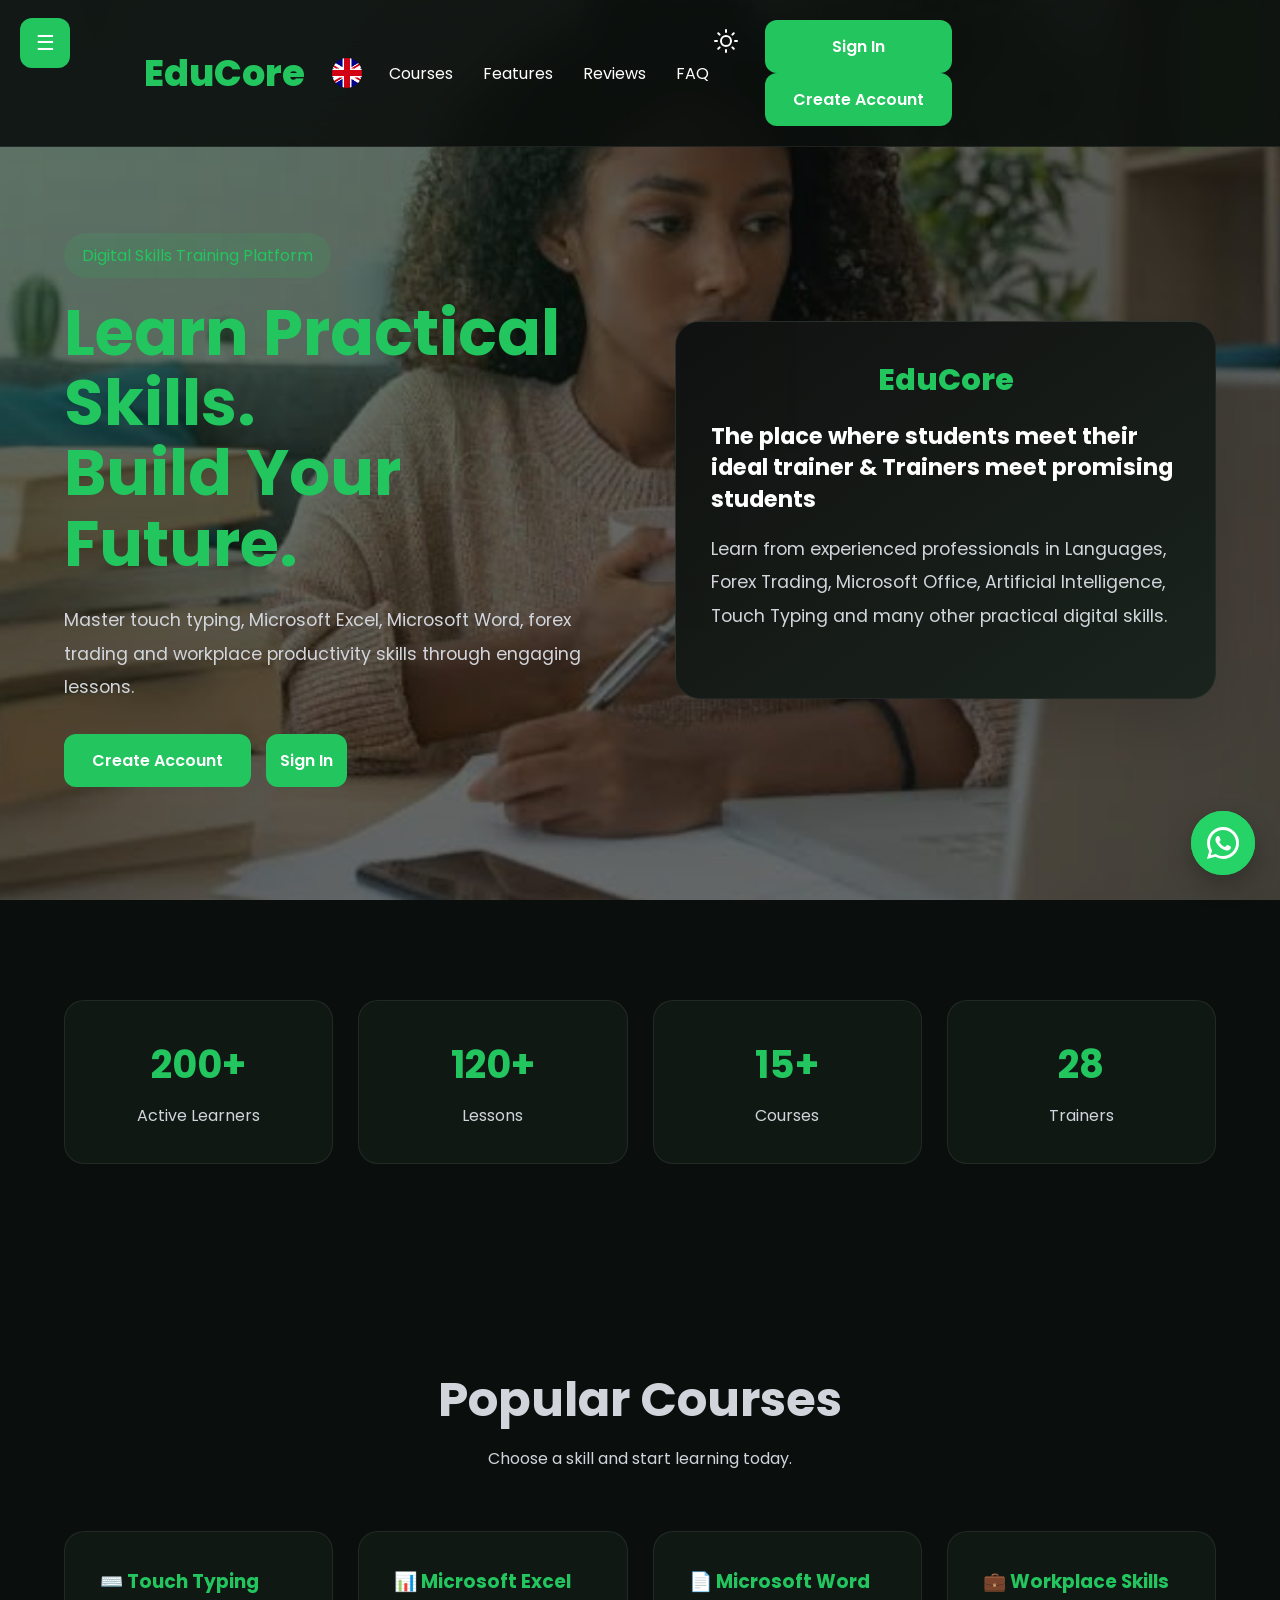
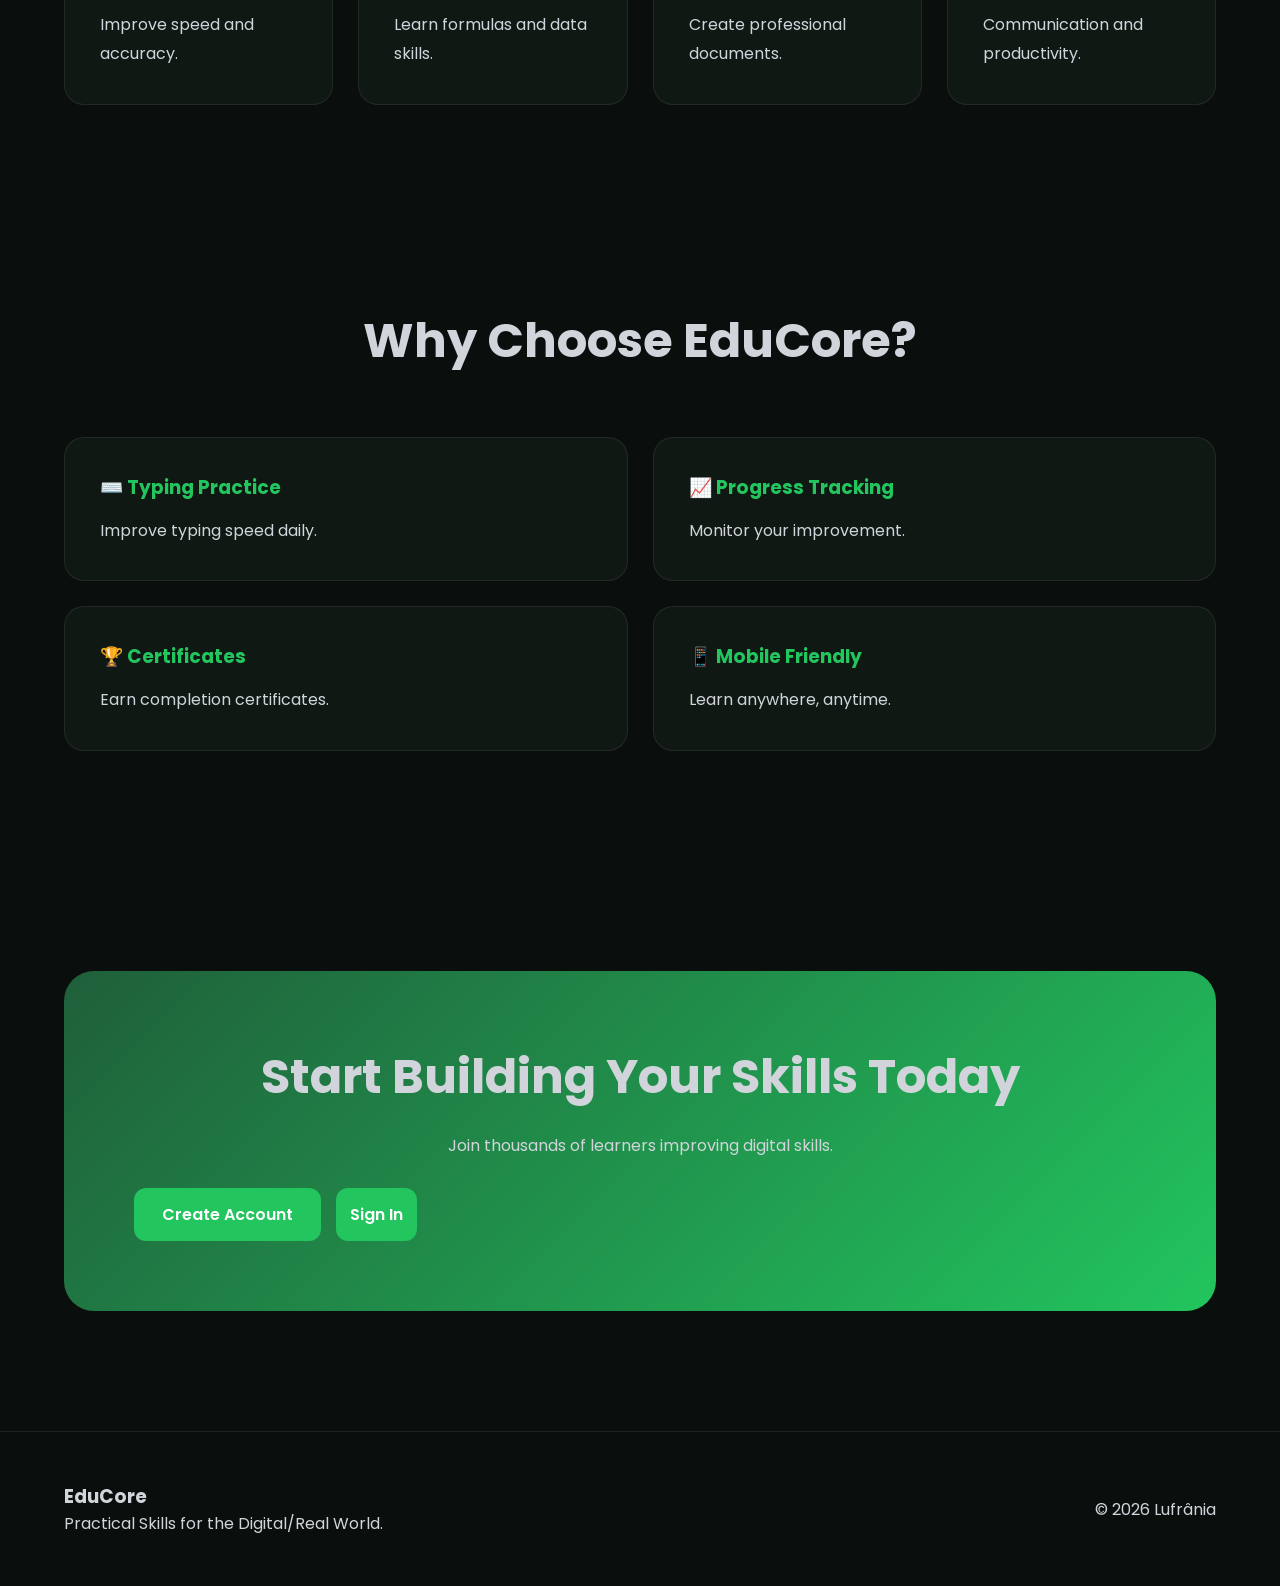
==== commit c0c33628: "Update index.html" ====
--- a/Nova pasta/index.html
+++ b/Nova pasta/index.html
@@ -1,9 +1,14 @@
 <!DOCTYPE html>
 <html lang="en">
+
 <head>
+
 <meta charset="UTF-8">
 <meta name="viewport" content="width=device-width, initial-scale=1.0">
-<title>EduCore | Practical Skills for the Digital World</title>
+
+<title data-i18n-title="pageTitle">
+    EduCore | Practical Skills for the Digital World
+</title>
 
 <link rel="preconnect" href="https://fonts.googleapis.com">
 <link rel="preconnect" href="https://fonts.gstatic.com" crossorigin>
@@ -11,18 +16,21 @@
 <link href="https://fonts.googleapis.com/css2?family=Poppins:wght@300;400;500;600;700;800&display=swap" rel="stylesheet">
 
 <link rel="stylesheet" href="style.css">
+
 </head>
 
 <body>
+
 <!-- BACKGROUND SLIDESHOW -->
 <div class="background-slider">
 
-    <img src="images/bg/image1.png"alt="">
+    <img src="images/bg/image1.png" alt="">
     <img src="images/bg/image2.png" class="bg-slide" alt="">
 
 </div>
 
 <div class="background-overlay"></div>
+
 <!-- MENU BUTTON -->
 <button id="menuToggle" class="menu-toggle">☰</button>
 
@@ -31,18 +39,28 @@
 
 <nav class="sidebar-menu">
 
-<a href="#home">🏠 Home</a>
-<a href="courses.html">📚 Courses</a>
-<a href="#features">⭐ Features</a>
- <a href="#pricing">⭐ Pricing</a> 
-<a href="#faq">❓ FAQ</a>
-<a href="#contact">📞 Contact</a>
+<a href="#home" data-i18n="nav.home">🏠 Home</a>
+
+<a href="courses.html" data-i18n="nav.courses">📚 Courses</a>
+
+<a href="#features" data-i18n="nav.features">⭐ Features</a>
+
+<a href="#pricing" data-i18n="nav.pricing">⭐ Pricing</a>
+
+<a href="#faq" data-i18n="nav.faq">❓ FAQ</a>
+
+<a href="#contact" data-i18n="nav.contact">📞 Contact</a>
 
 </nav>
 
 <div class="sidebar-footer">
-<a href="signin.html" class="sidebar-btn">Register</a>
- 
+
+<a href="signin.html"
+class="sidebar-btn"
+data-i18n="nav.register">
+Register
+</a>
+
 </div>
 
 </aside>
@@ -52,38 +70,79 @@
 
 <div class="container nav-content">
 
-<a href="index.html" class="logo">EduCore</a>
+<a href="index.html" class="logo">
+EduCore
+</a>
 
 <div class="language-switcher" id="languageSwitcher">
-    <img
-        id="languageFlag"
-        src="images/flags/gb.png"
-        alt="English">
+
+<img
+id="languageFlag"
+src="images/flags/gb.png"
+alt="English">
+
 </div>
 
 <nav class="nav-links">
-<a href="courses.html">Courses</a>
-<a href="#features">Features</a>
-<a href="#reviews">Reviews</a>
-<a href="#faq">FAQ</a>
+
+<a href="courses.html"
+data-i18n="nav.courses">
+Courses
+</a>
+
+<a href="#features"
+data-i18n="nav.features">
+Features
+</a>
+
+<a href="#reviews"
+data-i18n="nav.reviews">
+Reviews
+</a>
+
+<a href="#faq"
+data-i18n="nav.faq">
+FAQ
+</a>
+
 </nav>
 
 <div class="nav-actions">
 
-<button id="themeToggle" class="theme-toggle" aria-label="Toggle light and dark mode">
+<button
+id="themeToggle"
+class="theme-toggle"
+aria-label="Toggle light and dark mode">
+
 ☀️
+
 </button>
 
-<a href="signin.html" class="sidebar-btn">Sign In</a>
-
-<a href="createaccount.html" class="btn">
+<div class="auth-buttons">
+
+<a href="signin.html"
+class="sidebar-btn"
+data-i18n="nav.signin">
+
+Sign In
+
+</a>
+
+<a href="createaccount.html"
+class="btn"
+data-i18n="nav.createAccount">
+
 Create Account
-</a>
+
+</a>
+
+</div>
+
+</div>
 
 </div>
 
 </header>
-
 <!-- HERO -->
 <section class="hero" id="home">
 
@@ -91,51 +150,97 @@
 
 <div class="hero-content">
 
-<span class="hero-badge">
+<span class="hero-badge"
+data-i18n="hero.badge">
+
 Digital Skills Training Platform
+
 </span>
 
 <h1>
+
+<span data-i18n="hero.title1">
+
 Learn Practical Skills.
-<span>Build Your Future.</span>
+
+</span>
+
+<br>
+
+<span data-i18n="hero.title2">
+
+Build Your Future.
+
+</span>
+
 </h1>
 
-<p>
-Master touch typing, Microsoft Excel, Microsoft Word, forex trading and workplace productivity skills through engaging lessons.
+<p data-i18n="hero.description">
+
+Master touch typing, Microsoft Excel,
+Microsoft Word, forex trading and workplace
+productivity skills through engaging lessons.
+
 </p>
 
 <div class="hero-buttons">
 
-<a href="createaccount.html" class="btn">Create Account</a>
-<a href="signin.html" class="sidebar-btn">Sign In</a>
-</div>
-
-</div>
-
-
+<a href="createaccount.html"
+class="btn"
+data-i18n="nav.createAccount">
+
+Create Account
+
+</a>
+
+<a href="signin.html"
+class="sidebar-btn"
+data-i18n="nav.signin">
+
+Sign In
+
+</a>
+
+</div>
+
+</div>
 
 <div class="hero-card">
 
-
-    <div class="hero-card-header logo-style">
-    EduCore
-</div>
-
-    <h3 class="hero-card-title">
-        The place where students meet their ideal trainer & Trainers meet promissing students
-    </h3>
-
-    <p class="hero-card-text">
-        Learn from experienced professionals in Languages,
-        Forex Trading, Microsoft Office, Artificial Intelligence,
-        Touch Typing and many other practical digital skills.
-    </p>
+<div class="hero-card-header logo-style">
+
+EduCore
+
+</div>
+
+<h3
+class="hero-card-title"
+data-i18n="hero.cardTitle">
+
+The place where students meet their ideal trainer &
+Trainers meet promissing students
+
+</h3>
+
+<p
+class="hero-card-text"
+data-i18n="hero.cardText">
+
+Learn from experienced professionals in Languages,
+Forex Trading, Microsoft Office,
+Artificial Intelligence,
+Touch Typing and many other practical digital skills.
+
+</p>
+
+</div>
 
 </div>
 
 </section>
 
 <!-- STATS -->
+
 <section class="stats">
 
 <div class="container">
@@ -143,23 +248,51 @@
 <div class="stats-grid">
 
 <div class="stat-card">
+
 <h2>200+</h2>
-<p>Active Learners</p>
+
+<p data-i18n="stats.learners">
+
+Active Learners
+
+</p>
+
 </div>
 
 <div class="stat-card">
+
 <h2>120+</h2>
-<p>Lessons</p>
+
+<p data-i18n="stats.lessons">
+
+Lessons
+
+</p>
+
 </div>
 
 <div class="stat-card">
+
 <h2>15+</h2>
-<p>Courses</p>
+
+<p data-i18n="stats.courses">
+
+Courses
+
+</p>
+
 </div>
 
 <div class="stat-card">
+
 <h2>28</h2>
-<p>Trainers</p>
+
+<p data-i18n="stats.trainers">
+
+Trainers
+
+</p>
+
 </div>
 
 </div>
@@ -169,35 +302,91 @@
 </section>
 
 <!-- COURSES -->
+
 <section class="courses" id="courses">
 
 <div class="container">
 
 <div class="section-title">
-<h2>Popular Courses</h2>
-<p>Choose a skill and start learning today.</p>
+
+<h2 data-i18n="courses.title">
+
+Popular Courses
+
+</h2>
+
+<p data-i18n="courses.subtitle">
+
+Choose a skill and start learning today.
+
+</p>
+
 </div>
 
 <div class="courses-grid">
 
 <a href="#" class="course-card">
-<h3>⌨️ Touch Typing</h3>
-<p>Improve speed and accuracy.</p>
+
+<h3 data-i18n="courses.typing">
+
+⌨️ Touch Typing
+
+</h3>
+
+<p data-i18n="courses.typingDesc">
+
+Improve speed and accuracy.
+
+</p>
+
 </a>
 
 <a href="#" class="course-card">
-<h3>📊 Microsoft Excel</h3>
-<p>Learn formulas and data skills.</p>
+
+<h3 data-i18n="courses.excel">
+
+📊 Microsoft Excel
+
+</h3>
+
+<p data-i18n="courses.excelDesc">
+
+Learn formulas and data skills.
+
+</p>
+
 </a>
 
 <a href="#" class="course-card">
-<h3>📄 Microsoft Word</h3>
-<p>Create professional documents.</p>
+
+<h3 data-i18n="courses.word">
+
+📄 Microsoft Word
+
+</h3>
+
+<p data-i18n="courses.wordDesc">
+
+Create professional documents.
+
+</p>
+
 </a>
 
 <a href="#" class="course-card">
-<h3>💼 Workplace Skills</h3>
-<p>Communication and productivity.</p>
+
+<h3 data-i18n="courses.workplace">
+
+💼 Workplace Skills
+
+</h3>
+
+<p data-i18n="courses.workplaceDesc">
+
+Communication and productivity.
+
+</p>
+
 </a>
 
 </div>
@@ -207,34 +396,85 @@
 </section>
 
 <!-- FEATURES -->
+
 <section class="features" id="features">
 
 <div class="container">
 
 <div class="section-title">
-<h2>Why Choose EduCore?</h2>
+
+<h2 data-i18n="features.title">
+
+Why Choose EduCore?
+
+</h2>
+
 </div>
 
 <div class="features-grid">
 
 <div class="feature-card">
-<h3>⌨️ Typing Practice</h3>
-<p>Improve typing speed daily.</p>
+
+<h3 data-i18n="features.typing">
+
+⌨️ Typing Practice
+
+</h3>
+
+<p data-i18n="features.typingDesc">
+
+Improve typing speed daily.
+
+</p>
+
 </div>
 
 <div class="feature-card">
-<h3>📈 Progress Tracking</h3>
-<p>Monitor your improvement.</p>
+
+<h3 data-i18n="features.tracking">
+
+📈 Progress Tracking
+
+</h3>
+
+<p data-i18n="features.trackingDesc">
+
+Monitor your improvement.
+
+</p>
+
 </div>
 
 <div class="feature-card">
-<h3>🏆 Certificates</h3>
-<p>Earn completion certificates.</p>
+
+<h3 data-i18n="features.certificates">
+
+🏆 Certificates
+
+</h3>
+
+<p data-i18n="features.certificatesDesc">
+
+Earn completion certificates.
+
+</p>
+
 </div>
 
 <div class="feature-card">
-<h3>📱 Mobile Friendly</h3>
-<p>Learn anywhere, anytime.</p>
+
+<h3 data-i18n="features.mobile">
+
+📱 Mobile Friendly
+
+</h3>
+
+<p data-i18n="features.mobileDesc">
+
+Learn anywhere, anytime.
+
+</p>
+
 </div>
 
 </div>
@@ -242,7 +482,6 @@
 </div>
 
 </section>
-
 <!-- CTA -->
 <section class="cta" id="contact">
 
@@ -250,14 +489,36 @@
 
 <div class="cta-box">
 
-<h2>Start Building Your Skills Today</h2>
-
-<p>Join thousands of learners improving digital skills.</p>
+<h2 data-i18n="cta.title">
+
+Start Building Your Skills Today
+
+</h2>
+
+<p data-i18n="cta.text">
+
+Join thousands of learners improving digital skills.
+
+</p>
 
 <div class="hero-buttons">
 
-<a href="createaccount.html" class="btn">Create Account</a>
-<a href="signin.html" class="sidebar-btn">Sign In</a>
+<a href="createaccount.html"
+class="btn"
+data-i18n="cta.create">
+
+Create Account
+
+</a>
+
+<a href="signin.html"
+class="sidebar-btn"
+data-i18n="cta.signin">
+
+Sign In
+
+</a>
+
 </div>
 
 </div>
@@ -267,45 +528,67 @@
 </section>
 
 <!-- FOOTER -->
+
 <footer>
 
 <div class="container footer-content">
 
 <div>
-<h3>EduCore</h3>
-<p>Practical Skills for the Digital/Real World.</p>
-</div>
-
-<div>© 2026 Lufrânia</div>
+
+<h3>
+
+EduCore
+
+</h3>
+
+<p data-i18n="footer.slogan">
+
+Practical Skills for the Digital/Real World.
+
+</p>
+
+</div>
+
+<div>
+
+© 2026 Lufrânia
+
+</div>
 
 </div>
 
 </footer>
 
+<!-- WHATSAPP -->
 
 <a
-    href="https://wa.me/244925525570?text=I%20would%20like%20to%20learn%20more%20about%20EduCore"
-    class="whatsapp-float"
-    target="_blank"
-    aria-label="Chat on WhatsApp">
-
-    <svg xmlns="http://www.w3.org/2000/svg"
-         width="30"
-         height="30"
-         viewBox="0 0 24 24"
-         fill="currentColor">
-
-        <path d="M20.52 3.48A11.86 11.86 0 0012.03 0C5.41 0 .03 5.38.03 12c0 2.11.55 4.17 1.6 5.98L0 24l6.2-1.62A11.94 11.94 0 0012.03 24C18.65 24 24 18.62 24 12a11.9 11.9 0 00-3.48-8.52zM12.03 21.8c-1.82 0-3.6-.49-5.16-1.41l-.37-.22-3.68.96.98-3.59-.24-.37A9.73 9.73 0 012.23 12c0-5.41 4.4-9.81 9.8-9.81s9.8 4.4 9.8 9.81-4.39 9.8-9.8 9.8zm5.38-7.34c-.29-.14-1.71-.84-1.98-.94-.26-.1-.46-.14-.65.15-.19.29-.75.94-.91 1.13-.17.19-.33.22-.62.07-.29-.14-1.21-.44-2.31-1.4-.85-.76-1.43-1.69-1.6-1.98-.17-.29-.02-.45.13-.6.14-.14.29-.33.43-.5.14-.17.19-.29.29-.48.1-.19.05-.36-.02-.5-.07-.14-.65-1.57-.89-2.15-.24-.57-.48-.5-.65-.5h-.55c-.19 0-.5.07-.76.36-.26.29-1 1-.99 2.43 0 1.43 1.02 2.81 1.17 3 .14.19 2 3.05 4.84 4.28.68.29 1.21.46 1.63.59.68.22 1.3.19 1.79.12.55-.08 1.71-.7 1.95-1.38.24-.67.24-1.24.17-1.38-.07-.14-.26-.22-.55-.36z"/>
-    </svg>
-
-</a>
+href="https://wa.me/244925525570?text=I%20would%20like%20to%20learn%20more%20about%20EduCore"
+class="whatsapp-float"
+target="_blank"
+aria-label="Chat on WhatsApp">
+
+<svg xmlns="http://www.w3.org/2000/svg"
+width="30"
+height="30"
+viewBox="0 0 24 24"
+fill="currentColor">
+
+<path d="M20.52 3.48A11.86 11.86 0 0012.03 0C5.41 0 .03 5.38.03 12c0 2.11.55 4.17 1.6 5.98L0 24l6.2-1.62A11.94 11.94 0 0012.03 24C18.65 24 24 18.62 24 12a11.9 11.9 0 00-3.48-8.52zM12.03 21.8c-1.82 0-3.6-.49-5.16-1.41l-.37-.22-3.68.96.98-3.59-.24-.37A9.73 9.73 0 012.23 12c0-5.41 4.4-9.81 9.8-9.81s9.8 4.4 9.8 9.81-4.39 9.8-9.8 9.8zm5.38-7.34c-.29-.14-1.71-.84-1.98-.94-.26-.1-.46-.14-.65.15-.19.29-.75.94-.91 1.13-.17.19-.33.22-.62.07-.29-.14-1.21-.44-2.31-1.4-.85-.76-1.43-1.69-1.6-1.98-.17-.29-.02-.45.13-.6.14-.14.29-.33.43-.5.14-.17.19-.29.29-.48.1-.19.05-.36-.02-.5-.07-.14-.65-1.57-.89-2.15-.24-.57-.48-.5-.65-.5h-.55c-.19 0-.5.07-.76.36-.26.29-1 1-.99 2.43 0 1.43 1.02 2.81 1.17 3 .14.19 2 3.05 4.84 4.28.68.29 1.21.46 1.63.59.68.22 1.3.19 1.79.12.55-.08 1.71-.7 1.95-1.38.24-.67.24-1.24.17-1.38-.07-.14-.26-.22-.55-.36z"/>
+
+</svg>
+
+</a>
+
 <!-- LANGUAGE FILES -->
+
 <script src="lang/en.js"></script>
 <script src="lang/pt.js"></script>
 <script src="lang/fr.js"></script>
 <script src="lang/language.js"></script>
 
 <!-- MAIN SCRIPT -->
+
 <script src="script.js"></script>
+
 </body>
 </html>
--- a/Nova pasta/style.css
+++ b/Nova pasta/style.css
@@ -60,6 +60,62 @@
         background-color .35s ease,
         color .35s ease;
 }
+/* =========================
+   BACKGROUND SLIDESHOW
+========================= */
+
+.background-slider{
+    position:fixed;
+    inset:0;
+    z-index:-3;
+    overflow:hidden;
+}
+
+.bg-slide{
+    position:absolute;
+    inset:0;
+
+    width:100%;
+    height:100%;
+
+    object-fit:cover;
+
+    opacity:0;
+
+    transform:scale(1);
+
+    transition:
+        opacity 1.2s ease-in-out,
+        transform 8s linear;
+}
+
+.bg-slide.active{
+    opacity:1;
+    transform:scale(1.12);
+}
+
+/* Dark overlay */
+
+.background-overlay{
+    position:fixed;
+    inset:0;
+
+    z-index:-2;
+
+    pointer-events:none;
+
+    background:rgba(10,15,13,.62);
+
+    transition:background .4s ease;
+}
+
+/* Light overlay */
+
+body.light-mode .background-overlay{
+    background:rgba(255,255,255,.55);
+}
+
+
 .container{
     width:90%;
     max-width:1200px;
@@ -100,7 +156,7 @@
     left:-280px;
     width:260px;
     height:100vh;
-    background:#0d1411;
+    background:var(--navbar-bg);
     border-right:1px solid var(--border);
     z-index:2000;
     transition:.35s ease;
@@ -120,7 +176,7 @@
 }
 
 .sidebar-menu a{
-    color:white;
+    color:var(--heading);
     text-decoration:none;
     padding:14px 18px;
     border-radius:12px;
@@ -162,15 +218,14 @@
     width:100%;
     z-index:1000;
     backdrop-filter:blur(20px);
-    background:rgba(10,15,13,.9);
+    background:var(--navbar-bg);
     border-bottom:1px solid var(--border);
 }
 
 .nav-content{
     display:flex;
-    justify-content:space-between;
-    align-items:center;
-    padding:22px 0;
+    align-items:center;
+    padding:20px 0;
 }
 
 .logo{
@@ -191,12 +246,17 @@
 
 .nav-links{
     display:flex;
+    align-items:center;
     gap:30px;
 }
-
 .nav-links a{
+    display:flex;
+    align-items:center;
+    height:42px;
+
     text-decoration:none;
-    color:white;
+    color:var(--heading);
+
     transition:.3s;
 }
 
@@ -204,9 +264,34 @@
     color:var(--green);
 }
 
+.nav-links a:hover{
+    color:var(--green);
+}
+
 .nav-actions{
     display:flex;
     gap:15px;
+}
+.language-switcher{
+    display:flex;
+    align-items:center;
+    justify-content:center;
+
+    height:42px;
+}
+
+.language-switcher img{
+    width:32px;
+    height:32px;
+
+    border-radius:50%;
+    cursor:pointer;
+
+    transition:.3s;
+}
+
+.language-switcher img:hover{
+    transform:scale(1.08);
 }
 
 /* =========================
@@ -313,11 +398,15 @@
 ========================= */
 
 .hero-card{
-    background:linear-gradient(145deg,#111,#1a241d);
+    background:var(--hero-card-bg);
     border-radius:25px;
     border:1px solid var(--border);
     padding:35px;
-    box-shadow:0 25px 60px rgba(0,0,0,.4);
+    box-shadow:0 25px 60px rgba(0,0,0,.15);
+    transition:
+        background .35s ease,
+        border-color .35s ease,
+        box-shadow .35s ease;
 }
 
 .hero-card-header{
@@ -337,13 +426,7 @@
     margin-bottom:8px;
 }
 
-.progress-bar{
-    width:100%;
-    height:10px;
-    background:#1f2b25;
-    border-radius:50px;
-    overflow:hidden;
-}
+
 
 .progress-fill{
     height:100%;
@@ -376,7 +459,7 @@
 }
 
 .hero-card-title{
-    color:#fff;
+    color:var(--heading);
     font-size:1.4rem;
     line-height:1.4;
     margin-bottom:18px;
@@ -666,4 +749,143 @@
         font-size:1.5rem;
     }
 }
-
+.theme-toggle{
+    background: transparent;
+    border: none;
+    outline: none;
+    cursor: pointer;
+
+    width: 42px;
+    height: 42px;
+
+    display: flex;
+    align-items: center;
+    justify-content: center;
+
+    color: var(--heading);
+
+    margin-left: -1px;
+
+    transition:
+        color .3s ease,
+        transform .3s ease;
+}
+
+.theme-toggle:hover{
+    color: var(--green);
+    transform: scale(1.1);
+}
+
+.theme-toggle svg{
+    width:24px;
+    height:24px;
+    transform:translateX(-3px);
+}
+/* =========================
+   WHATSAPP FLOATING BUTTON
+========================= */
+
+.whatsapp-float{
+    position:fixed;
+    right:25px;
+    bottom:25px;
+
+    width:64px;
+    height:64px;
+
+    background:#25D366;
+    color:#fff;
+
+    border-radius:50%;
+
+    display:flex;
+    align-items:center;
+    justify-content:center;
+
+    text-decoration:none;
+
+    box-shadow:0 10px 25px rgba(0,0,0,.25);
+
+    z-index:3000;
+
+    transition:
+        transform .3s ease,
+        box-shadow .3s ease;
+}
+
+.whatsapp-float:hover{
+    transform:scale(1.1);
+    box-shadow:0 15px 35px rgba(0,0,0,.35);
+}
+
+.whatsapp-float svg{
+    width:32px;
+    height:32px;
+}
+
+.whatsapp-float::before{
+    content:"";
+    position:absolute;
+    inset:0;
+    border-radius:50%;
+    border:2px solid #25D366;
+    animation:whatsappPulse 2s infinite;
+}
+
+@keyframes whatsappPulse{
+
+    0%{
+        transform:scale(1);
+        opacity:.7;
+    }
+
+    70%{
+        transform:scale(1.5);
+        opacity:0;
+    }
+
+    100%{
+        transform:scale(1.5);
+        opacity:0;
+    }
+
+}
+/* =========================
+   LANGUAGE SWITCHER
+========================= */
+
+.language-switcher{
+    display:flex;
+    align-items:center;
+    justify-content:center;
+
+    width:44px;
+    height:44px;
+
+    margin:0 20px;
+
+    cursor:pointer;
+    user-select:none;
+}
+
+.language-switcher img{
+    width:30px;
+    height:30px;
+
+    object-fit:cover;
+
+    border-radius:50%;
+
+    transition:
+        transform .25s ease,
+        box-shadow .25s ease;
+}
+
+.language-switcher:hover img{
+    transform:scale(1.12);
+    box-shadow:0 0 12px rgba(34,197,94,.45);
+}
+
+.language-switcher:active img{
+    transform:scale(.95);
+}
